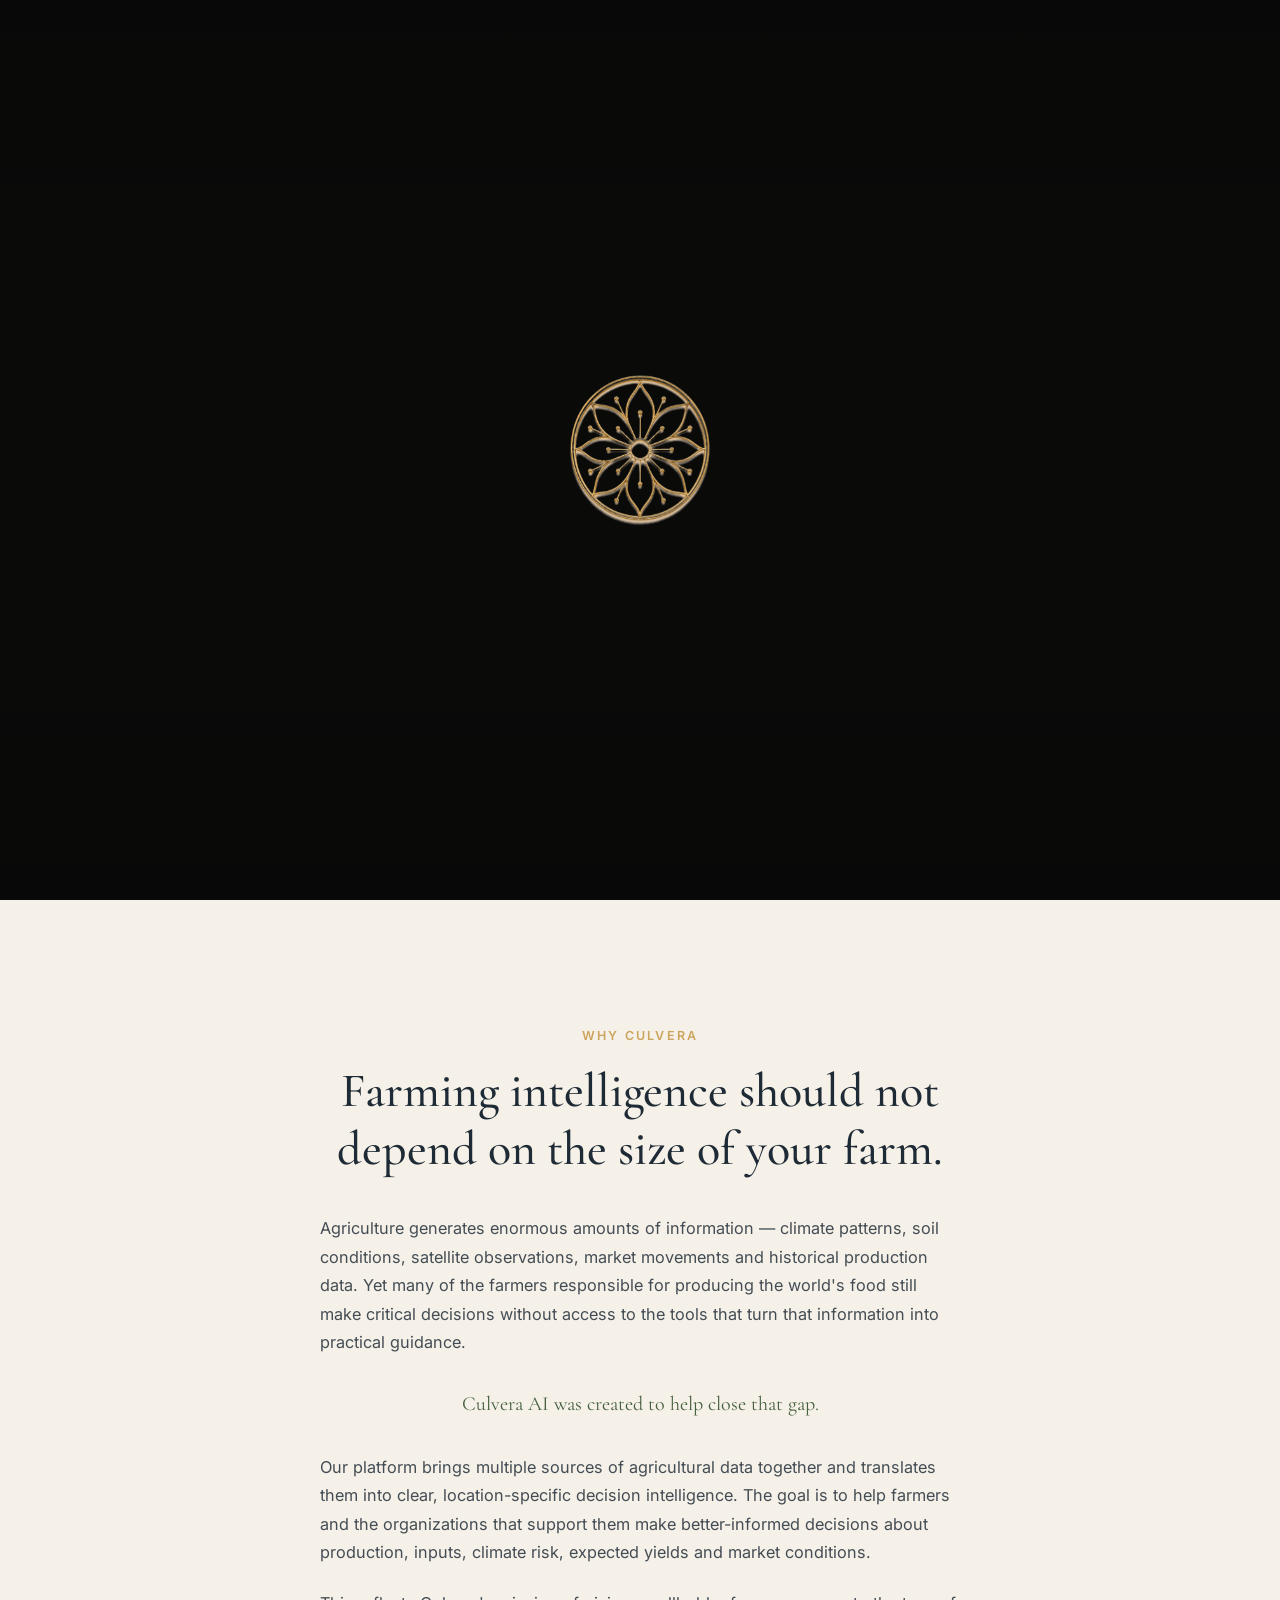
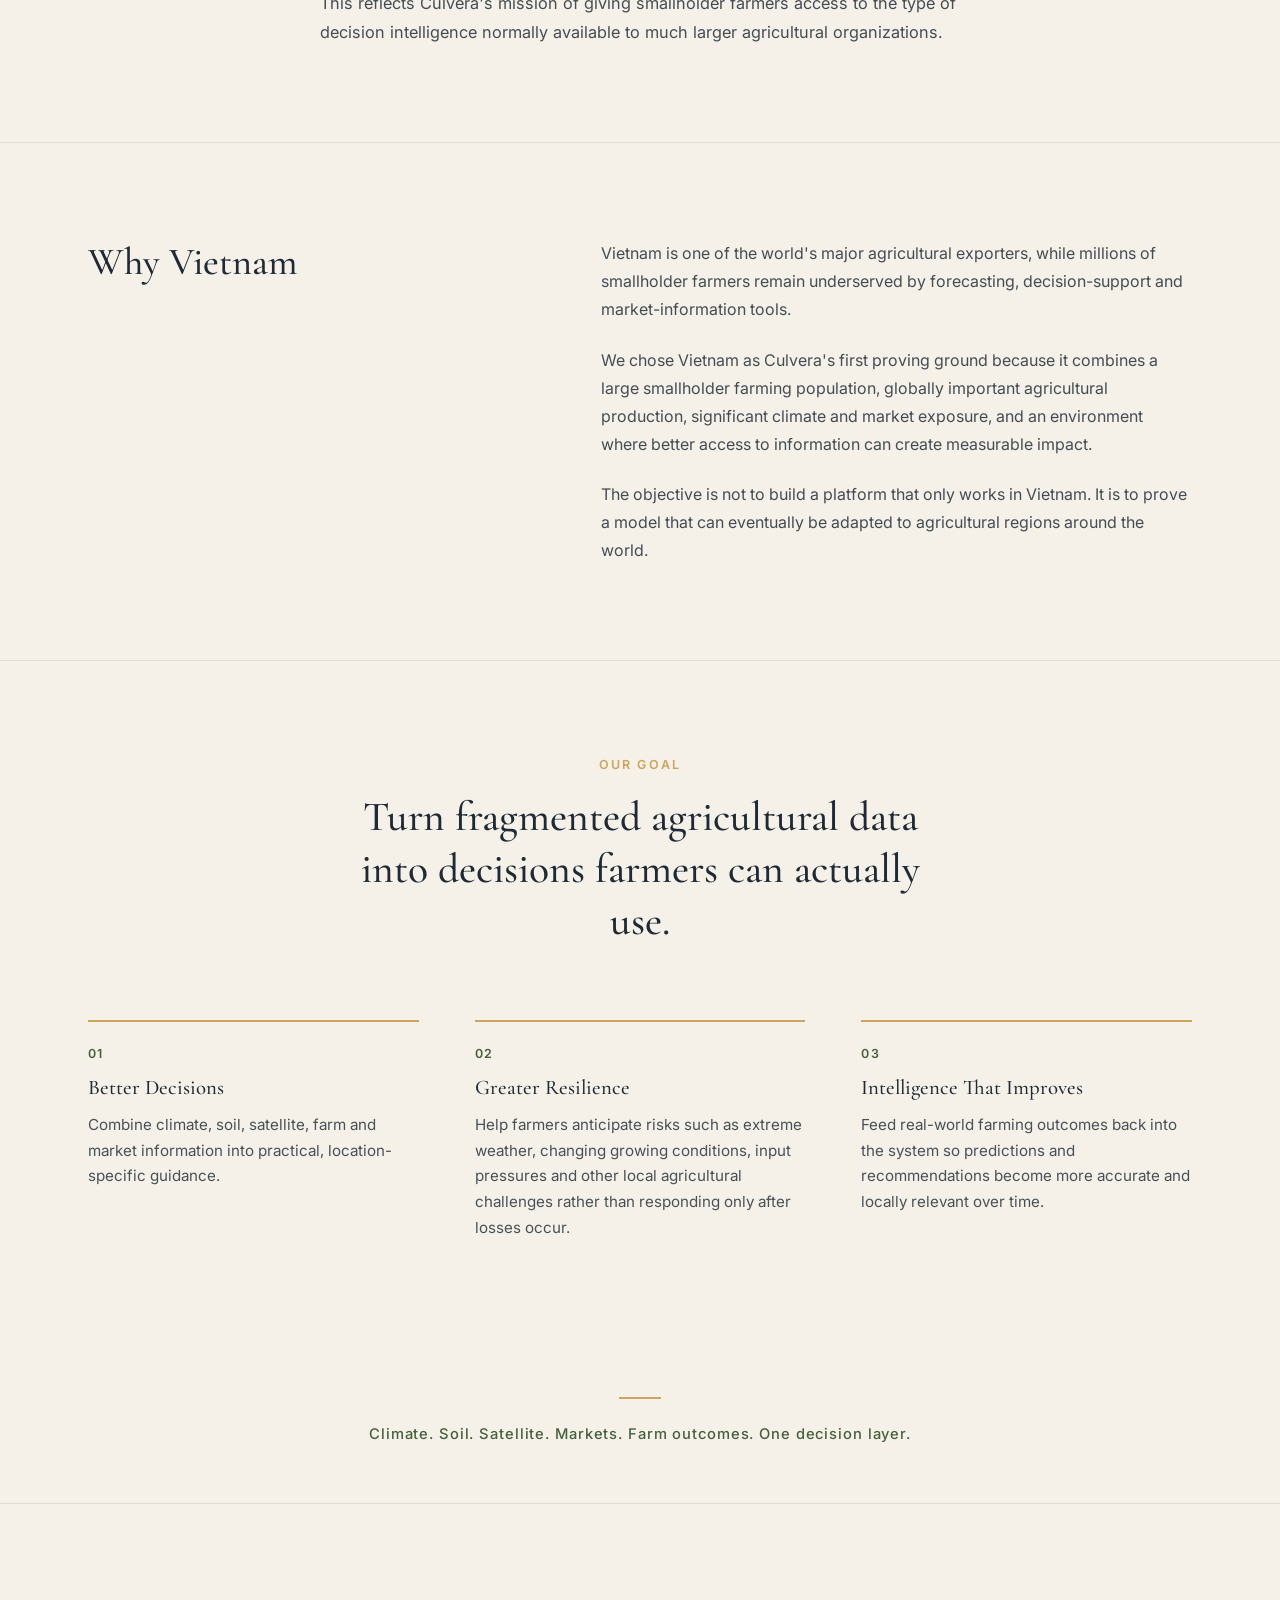
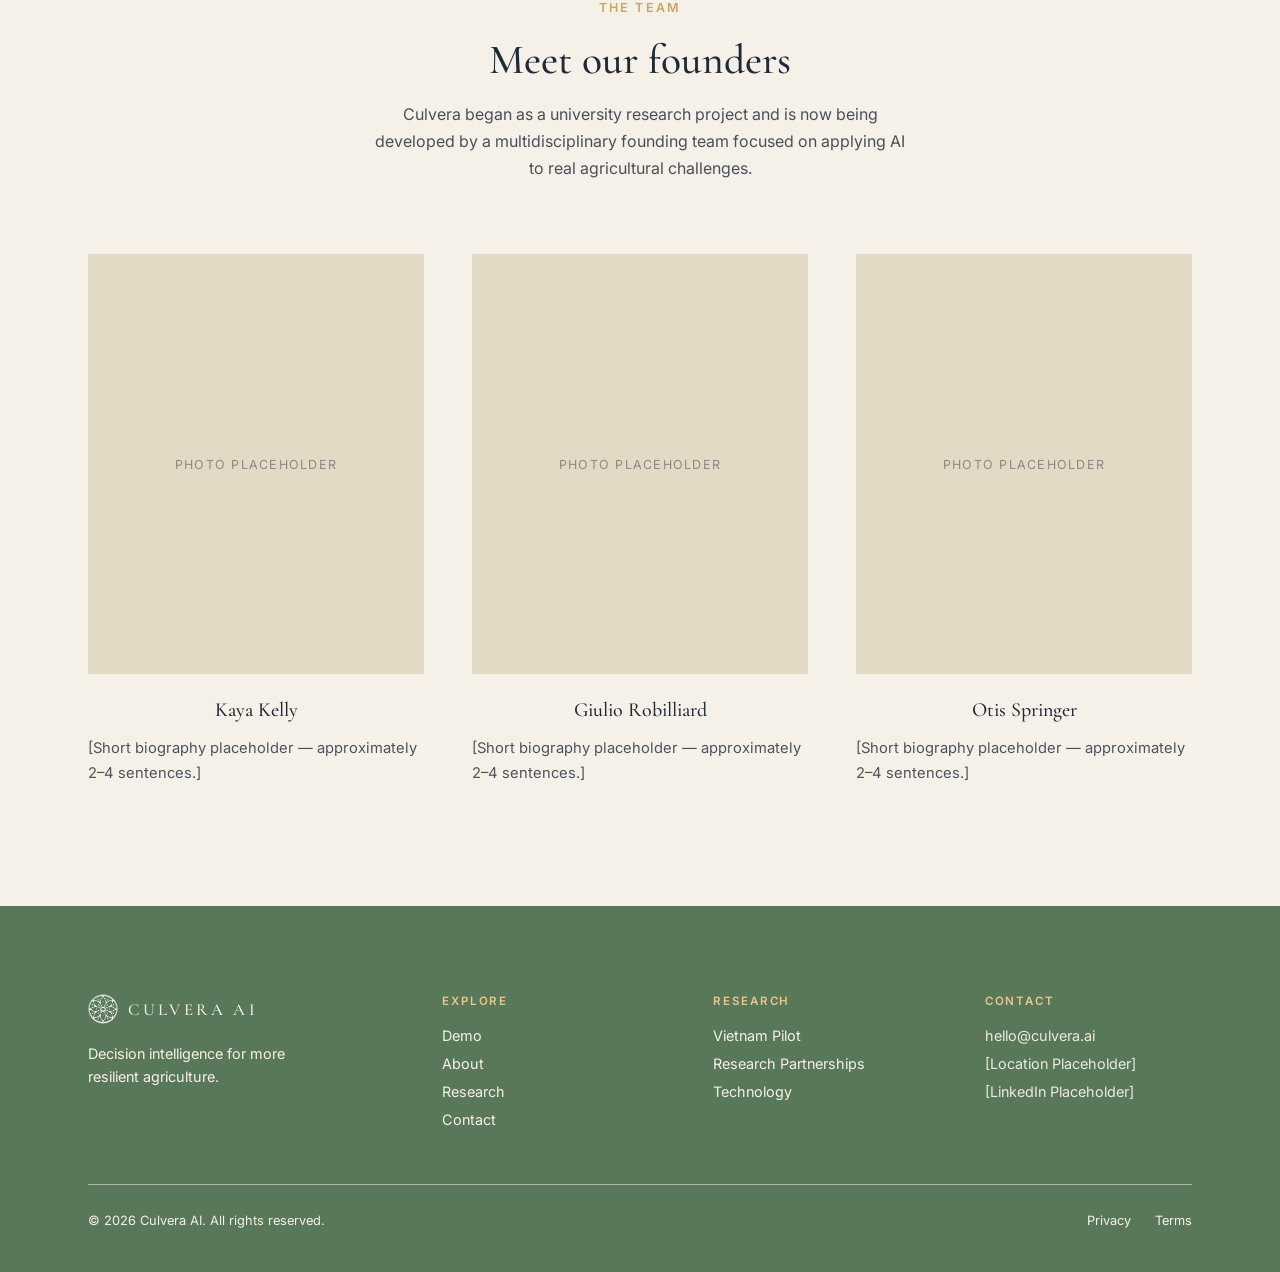
==== index.html @ 6334f4b2 "Initial commit: Culvera AI marketing site Co-Authored-By: Claude Sonnet 5 <noreply@anthropic.com>" ====
<!DOCTYPE html>
<html lang="en">
<head>
  <meta charset="UTF-8" />
  <meta name="viewport" content="width=device-width, initial-scale=1.0" />
  <title>Culvera AI — Farming Intelligence For Everyone</title>
  <meta
    name="description"
    content="Culvera AI gives Vietnamese smallholder farmers the same decision intelligence multinational agribusinesses use to plan entire supply chains."
  />

  <link rel="preconnect" href="https://fonts.googleapis.com" />
  <link rel="preconnect" href="https://fonts.gstatic.com" crossorigin />
  <link
    href="https://fonts.googleapis.com/css2?family=Cormorant+Garamond:wght@500;600&family=Inter:wght@400;500;600&display=swap"
    rel="stylesheet"
  />

  <link rel="stylesheet" href="css/variables.css" />
  <link rel="stylesheet" href="css/base.css" />
  <link rel="stylesheet" href="css/hero.css" />
  <link rel="stylesheet" href="css/footer.css" />
  <link rel="stylesheet" href="css/about-sections.css" />
</head>
<body data-hero-stage="initial">

  <!-- ==================================================================
       Permanent site header — hidden until the intro reaches "header".
       Transparent background by design so the hero video shows through.
       ================================================================== -->
  <header class="site-header">
    <a class="site-header__brand" href="index.html">
      <img
        class="site-header__logo"
        src="assets/images/logo-white.png"
        alt=""
      />
      <span class="site-header__wordmark">CULVERA AI</span>
    </a>
    <nav class="site-header__nav" aria-label="Primary">
      <a href="#demo">DEMO</a>
      <a href="about.html">ABOUT</a>
      <a href="contact.html">CONTACT</a>
    </nav>
  </header>

  <main>
    <!-- ================================================================
         Hero
         ================================================================ -->
    <section class="hero" data-hero id="hero">
      <video
        class="hero__video"
        data-hero-video
        autoplay
        muted
        playsinline
        preload="auto"
      >
        <source src="assets/video/hero-banner.mp4" type="video/mp4" />
      </video>

      <div class="hero__scrim"></div>

      <div class="hero__centerstage">
        <img
          class="hero__logo"
          src="assets/images/logo-gold.png"
          alt=""
          aria-hidden="true"
        />
        <div class="hero__wordmark" aria-hidden="true">CULVERA AI</div>
      </div>

      <!-- Real, always-present heading for assistive tech / SEO — the
           animated wordmark above is purely decorative (aria-hidden). -->
      <h1 class="visually-hidden">Culvera AI — Farming Intelligence For Everyone</h1>
    </section>

    <!-- ================================================================
         Why Culvera — concise homepage introduction. Also the landing
         spot for the hero's first-play auto-scroll. Full content lives in
         js/data/site-content.js and is shared with the About page.
         ================================================================ -->
    <section data-why-culvera data-hero-scroll-target></section>

    <!-- Why Vietnam -->
    <section data-why-vietnam></section>

    <!-- Our Goal -->
    <section data-goals></section>

    <!-- Restrained one-line technology statement -->
    <section data-tech-statement></section>

    <!-- Meet our founders -->
    <section data-founders></section>
  </main>

  <footer id="site-footer"></footer>

  <script type="module" src="js/hero.js"></script>
  <script type="module" src="js/header-scroll-mode.js"></script>
  <script type="module" src="js/components/why-culvera.js"></script>
  <script type="module" src="js/components/why-vietnam.js"></script>
  <script type="module" src="js/components/goals-section.js"></script>
  <script type="module" src="js/components/tech-statement.js"></script>
  <script type="module" src="js/components/founder-grid.js"></script>
  <script type="module" src="js/footer.js"></script>
</body>
</html>
---- css/variables.css ----
/* ==========================================================================
   Culvera AI — Design Tokens & Animation Constants
   --------------------------------------------------------------------------
   Every colour, easing curve and timing value used by the hero/header intro
   lives here. Nothing below is hard-coded elsewhere — tweak a number in this
   file and the whole sequence retimes itself (hero.js reads these at runtime
   via getComputedStyle, so JS and CSS never fall out of sync).
   ========================================================================== */

:root {
  /* ---------- Brand palette ---------- */
  --color-gold: #cda45e;
  --color-gold-bright: #e8c88a;
  --color-white: #ffffff;
  --color-black: #0b0b0a;
  --color-ink: #14130f;

  /* Extended palette — footer, interior pages (contact, about, etc.) */
  --color-navy: #1e2a35;
  --color-navy-deep: #141c24;
  --color-field-green: #59785a;
  --color-field-green-deep: #46603f;
  --color-ivory: #f5f1e8;
  --color-ivory-dim: rgba(245, 241, 232, 0.55); /* decorative use only — never body text */
  --color-neutral-warm: #e3dac6; /* muted warm neutral — image/photo placeholders only */

  /* ---------- Typography ---------- */
  --font-wordmark: "Cormorant Garamond", "Times New Roman", serif;
  --font-nav: "Inter", -apple-system, "Helvetica Neue", Arial, sans-serif;
  --wordmark-tracking: 0.28em;
  --nav-tracking: 0.18em;

  /* ---------- Easing ----------
     Cinematic, non-bouncy curves only. */
  --ease-out-cinematic: cubic-bezier(0.22, 1, 0.36, 1);
  --ease-in-out-cinematic: cubic-bezier(0.65, 0, 0.35, 1);

  /* ---------- Hero intro timeline ----------
     Every phase below is expressed as a duration. hero.js sums these to
     schedule the sequence, so reordering/retiming the show only ever
     requires editing values here. */

  /* Phase 1 — centered gold logo.
     Three distinct, independently-tunable sizes rather than one scale plus
     a derived multiplier, so "how small it starts", "how big it sits while
     visible", and "how big it grows before dissolving" can each be tuned
     on their own: */
  --hero-logo-fade-in: 1400ms;
  --hero-logo-hold: 850ms;
  --hero-logo-fade-out: 900ms;
  --hero-logo-scale-from: 0.28; /* initial, near-invisible size */
  --hero-logo-scale-to: 0.8; /* size while fully visible / holding */
  --hero-logo-scale-exit: 1.1; /* continues growing into this as it fades out */

  /* Phase 2 — "CULVERA AI" wordmark, gold -> white */
  --hero-wordmark-fade-in: 1100ms;
  --hero-wordmark-color-shift: 1300ms;
  --hero-wordmark-hold: 750ms;
  --hero-wordmark-scale-from: 0.92;
  --hero-wordmark-scale-to: 1;

  /* Phase 3 — collapse into the permanent header */
  --hero-header-transition: 950ms;

  /* Misc */
  --hero-scrim-opacity: 0.28;
  --header-height: 88px;
  --auto-scroll-duration: 1100ms;
}

/* Reduced-motion overrides: same structural sequence, none of the scale/
   glow drama, no forced auto-scroll. hero.js also reads this media query
   directly for the auto-scroll / scale-transform behaviour it controls
   in JS rather than CSS. */
@media (prefers-reduced-motion: reduce) {
  :root {
    --hero-logo-fade-in: 500ms;
    --hero-logo-hold: 300ms;
    --hero-logo-fade-out: 400ms;
    --hero-logo-scale-from: 1;
    --hero-logo-scale-to: 1;
    --hero-logo-scale-exit: 1;

    --hero-wordmark-fade-in: 450ms;
    --hero-wordmark-color-shift: 500ms;
    --hero-wordmark-hold: 300ms;
    --hero-wordmark-scale-from: 1;
    --hero-wordmark-scale-to: 1;

    --hero-header-transition: 400ms;
  }
}
---- css/base.css ----
/* ==========================================================================
   Culvera AI — Base / Reset
   ========================================================================== */

*,
*::before,
*::after {
  box-sizing: border-box;
}

html,
body {
  margin: 0;
  padding: 0;
  width: 100%;
  overflow-x: hidden;
}

body {
  background: var(--color-black);
  color: var(--color-ink);
  font-family: var(--font-nav);
  -webkit-font-smoothing: antialiased;
  text-rendering: optimizeLegibility;
}

img {
  max-width: 100%;
  display: block;
}

a {
  color: inherit;
  text-decoration: none;
}

/* Visually-hidden but still available to assistive tech */
.visually-hidden {
  position: absolute;
  width: 1px;
  height: 1px;
  padding: 0;
  margin: -1px;
  overflow: hidden;
  clip: rect(0, 0, 0, 0);
  white-space: nowrap;
  border: 0;
}
---- css/hero.css ----
/* ==========================================================================
   Culvera AI — Hero / Header Intro
   --------------------------------------------------------------------------
   Visual states are driven entirely by a single attribute, [data-hero-stage],
   set on <body> by js/hero.js. Nothing here animates on its own timer — CSS
   only reacts to the current stage, so the whole show can be re-sequenced
   from hero.js without ever touching this file.

   Stages, in order:
     initial        -> nothing but video is visible
     logo           -> centered gold logo fades/scales in, then holds
     logo-out       -> logo fades out (continues a slight scale-up)
     wordmark-gold  -> "CULVERA AI" fades in, centered, in brand gold
     wordmark-white -> wordmark shifts colour from gold to white, then holds
     header         -> wordmark fades out; header brand + nav fade in
     done           -> resting state, identical visually to "header"
   ========================================================================== */

/* ---------------------------------------------------------------------- */
/* Hero section                                                            */
/* ---------------------------------------------------------------------- */

.hero {
  position: relative;
  width: 100%;
  height: 100vh;
  min-height: 100vh;
  overflow: hidden;
  background: var(--color-black);
}

.hero__video {
  position: absolute;
  inset: 0;
  width: 100%;
  height: 100%;
  object-fit: cover;
  object-position: center;
  z-index: 0;
}

/* Soft gradient so the centered wordmark / header stay legible over bright
   footage. Kept subtle — this is not meant to darken the video materially. */
.hero__scrim {
  position: absolute;
  inset: 0;
  z-index: 1;
  pointer-events: none;
  background: linear-gradient(
    to bottom,
    rgba(0, 0, 0, calc(var(--hero-scrim-opacity) * 0.9)) 0%,
    rgba(0, 0, 0, calc(var(--hero-scrim-opacity) * 0.35)) 28%,
    rgba(0, 0, 0, calc(var(--hero-scrim-opacity) * 0.35)) 72%,
    rgba(0, 0, 0, calc(var(--hero-scrim-opacity) * 0.9)) 100%
  );
}

/* ---------------------------------------------------------------------- */
/* Centerstage: logo + wordmark share one dead-center anchor point         */
/* ---------------------------------------------------------------------- */

.hero__centerstage {
  position: absolute;
  inset: 0;
  z-index: 2;
  display: flex;
  align-items: center;
  justify-content: center;
  pointer-events: none;
}

.hero__logo,
.hero__wordmark {
  position: absolute;
  top: 50%;
  left: 50%;
  will-change: opacity, transform;
}

.hero__logo {
  width: min(22vw, 180px);
  min-width: 96px;
  transform: translate(-50%, -50%) scale(var(--hero-logo-scale-from));
  opacity: 0;
  transition:
    opacity var(--hero-logo-fade-out) var(--ease-out-cinematic),
    transform var(--hero-logo-fade-out) var(--ease-out-cinematic);
}

body[data-hero-stage="logo"] .hero__logo {
  opacity: 1;
  transform: translate(-50%, -50%) scale(var(--hero-logo-scale-to));
  transition:
    opacity var(--hero-logo-fade-in) var(--ease-out-cinematic),
    transform var(--hero-logo-fade-in) var(--ease-out-cinematic);
}

/* logo-out and every stage after it: hidden, having drifted slightly larger */
body[data-hero-stage="logo-out"] .hero__logo,
body[data-hero-stage="wordmark-gold"] .hero__logo,
body[data-hero-stage="wordmark-white"] .hero__logo,
body[data-hero-stage="header"] .hero__logo,
body[data-hero-stage="done"] .hero__logo {
  opacity: 0;
  transform: translate(-50%, -50%) scale(var(--hero-logo-scale-exit));
}

.hero__wordmark {
  font-family: var(--font-wordmark);
  font-weight: 500;
  font-size: clamp(2.1rem, 5.5vw, 4.25rem);
  letter-spacing: var(--wordmark-tracking);
  white-space: nowrap;
  color: var(--color-gold);
  opacity: 0;
  transform: translate(-50%, -50%) scale(var(--hero-wordmark-scale-from));
  transition:
    opacity var(--hero-header-transition) var(--ease-out-cinematic),
    transform var(--hero-header-transition) var(--ease-out-cinematic),
    color var(--hero-wordmark-color-shift) var(--ease-in-out-cinematic);
}

body[data-hero-stage="wordmark-gold"] .hero__wordmark {
  opacity: 1;
  color: var(--color-gold);
  transform: translate(-50%, -50%) scale(var(--hero-wordmark-scale-to));
  transition:
    opacity var(--hero-wordmark-fade-in) var(--ease-out-cinematic),
    transform var(--hero-wordmark-fade-in) var(--ease-out-cinematic);
}

body[data-hero-stage="wordmark-white"] .hero__wordmark {
  opacity: 1;
  color: var(--color-white);
  transform: translate(-50%, -50%) scale(var(--hero-wordmark-scale-to));
  transition: color var(--hero-wordmark-color-shift) var(--ease-in-out-cinematic);
}

/* header / done: wordmark dissolves back out, mirroring the logo's exit */
body[data-hero-stage="header"] .hero__wordmark,
body[data-hero-stage="done"] .hero__wordmark {
  opacity: 0;
  color: var(--color-white);
  transform: translate(-50%, -50%) scale(calc(var(--hero-wordmark-scale-to) * 1.06));
  transition:
    opacity var(--hero-header-transition) var(--ease-out-cinematic),
    transform var(--hero-header-transition) var(--ease-out-cinematic);
}

/* ---------------------------------------------------------------------- */
/* Permanent header (brand mark + nav)                                     */
/* ---------------------------------------------------------------------- */

.site-header {
  position: fixed;
  top: 0;
  left: 0;
  right: 0;
  z-index: 10;
  height: var(--header-height);
  display: flex;
  align-items: center;
  justify-content: space-between;
  padding: 0 clamp(1.25rem, 4vw, 3rem);
  background: transparent;
  pointer-events: none;
}

.site-header__brand,
.site-header__nav {
  opacity: 0;
  transform: translateY(-8px);
  transition:
    opacity var(--hero-header-transition) var(--ease-out-cinematic),
    transform var(--hero-header-transition) var(--ease-out-cinematic);
}

body[data-hero-stage="header"] .site-header,
body[data-hero-stage="done"] .site-header {
  pointer-events: auto;
}

body[data-hero-stage="header"] .site-header__brand,
body[data-hero-stage="done"] .site-header__brand {
  opacity: 1;
  transform: translateY(0);
}

body[data-hero-stage="header"] .site-header__nav,
body[data-hero-stage="done"] .site-header__nav {
  opacity: 1;
  transform: translateY(0);
  transition-delay: 120ms; /* nav settles a beat after the brand mark */
}

.site-header__brand {
  display: flex;
  align-items: center;
  gap: 0.75rem;
  text-decoration: none;
  color: inherit;
  transition: opacity 220ms var(--ease-out-cinematic);
}

.site-header__brand:hover,
.site-header__brand:focus-visible {
  opacity: 0.85;
}

.site-header__logo {
  width: 34px;
  height: 34px;
}

.site-header__wordmark {
  font-family: var(--font-wordmark);
  font-weight: 500;
  font-size: 1.15rem;
  letter-spacing: 0.22em;
  color: var(--color-white);
  white-space: nowrap;
}

.site-header__nav {
  display: flex;
  align-items: center;
  gap: clamp(1.25rem, 3vw, 2.5rem);
}

.site-header__nav a {
  font-family: var(--font-nav);
  font-size: 0.78rem;
  font-weight: 500;
  letter-spacing: var(--nav-tracking);
  color: var(--color-white);
  opacity: 0.9;
  transition: opacity 220ms var(--ease-out-cinematic);
}

.site-header__nav a:hover,
.site-header__nav a:focus-visible {
  opacity: 1;
}

@media (max-width: 560px) {
  .site-header__wordmark {
    font-size: 0.95rem;
  }
  .site-header__nav {
    gap: 1rem;
  }
  .site-header__nav a {
    font-size: 0.68rem;
  }
}

/* Below ~480px there isn't room for brand + full nav on one line without
   crowding or wrapping mid-word — stack into two centered rows instead of
   shrinking type past legibility. */
@media (max-width: 480px) {
  .site-header {
    flex-wrap: wrap;
    justify-content: center;
    row-gap: 0.5rem;
    height: auto;
    padding-top: 0.85rem;
    padding-bottom: 0.85rem;
  }

  .site-header__brand {
    order: 1;
  }

  .site-header__nav {
    order: 2;
    width: 100%;
    justify-content: center;
  }
}
---- css/footer.css ----
/* ==========================================================================
   Culvera AI — Global Footer
   --------------------------------------------------------------------------
   Rendered by js/footer.js from js/footer-data.js into <footer id="site-footer">.
   Field Green background, Warm Ivory text, gold reserved for small accents
   and hover states only — restrained, editorial, not a generic SaaS footer.
   ========================================================================== */

.site-footer {
  background: var(--color-field-green);
  color: var(--color-ivory);
}

.site-footer__inner {
  max-width: 1200px;
  margin: 0 auto;
  padding: clamp(3.5rem, 7vw, 5.5rem) clamp(1.5rem, 4vw, 3rem) clamp(2rem, 4vw, 2.75rem);
}

.site-footer__top {
  display: grid;
  grid-template-columns: 1.4fr 1fr 1fr 1fr;
  gap: clamp(2.5rem, 5vw, 4rem);
}

/* ---------------------------------------------------------------------- */
/* Brand column                                                            */
/* ---------------------------------------------------------------------- */

.site-footer__brand {
  display: inline-flex;
  align-items: center;
  gap: 0.65rem;
  margin-bottom: 1.1rem;
}

.site-footer__logo {
  width: 30px;
  height: 30px;
}

.site-footer__wordmark {
  font-family: var(--font-wordmark);
  font-weight: 500;
  font-size: 1.05rem;
  letter-spacing: 0.2em;
  color: var(--color-ivory);
}

.site-footer__tagline {
  font-family: var(--font-nav);
  font-size: 0.9rem;
  line-height: 1.6;
  color: var(--color-ivory);
  max-width: 26ch;
  margin: 0;
}

/* ---------------------------------------------------------------------- */
/* Link columns                                                            */
/* ---------------------------------------------------------------------- */

.site-footer__heading {
  font-family: var(--font-nav);
  font-size: 0.72rem;
  font-weight: 600;
  letter-spacing: 0.16em;
  text-transform: uppercase;
  color: var(--color-gold-bright);
  margin: 0 0 1.15rem;
}

.site-footer__list {
  list-style: none;
  margin: 0;
  padding: 0;
  display: flex;
  flex-direction: column;
  gap: 0.7rem;
}

.site-footer__list a,
.site-footer__list li {
  font-family: var(--font-nav);
  font-size: 0.9rem;
  color: var(--color-ivory);
}

.site-footer__list a {
  transition: color 220ms var(--ease-out-cinematic);
}

.site-footer__list a:hover,
.site-footer__list a:focus-visible {
  color: var(--color-gold-bright);
}

.site-footer__col--contact .site-footer__list li {
  opacity: 0.95;
}

/* ---------------------------------------------------------------------- */
/* Divider + bottom bar                                                    */
/* ---------------------------------------------------------------------- */

.site-footer__divider {
  height: 1px;
  background: var(--color-ivory-dim);
  margin: clamp(2.5rem, 5vw, 3.5rem) 0 1.75rem;
}

.site-footer__bottom {
  display: flex;
  align-items: center;
  justify-content: space-between;
  gap: 1.5rem;
  flex-wrap: wrap;
}

.site-footer__copyright {
  font-family: var(--font-nav);
  font-size: 0.8rem;
  color: var(--color-ivory);
  margin: 0;
}

.site-footer__legal {
  display: flex;
  gap: 1.5rem;
}

.site-footer__legal a {
  font-family: var(--font-nav);
  font-size: 0.8rem;
  color: var(--color-ivory);
  transition: color 220ms var(--ease-out-cinematic);
}

.site-footer__legal a:hover,
.site-footer__legal a:focus-visible {
  color: var(--color-gold-bright);
}

/* ---------------------------------------------------------------------- */
/* Responsive                                                              */
/* ---------------------------------------------------------------------- */

@media (max-width: 900px) {
  .site-footer__top {
    grid-template-columns: 1fr 1fr;
    row-gap: 2.75rem;
  }
  .site-footer__col--brand {
    grid-column: 1 / -1;
  }
}

@media (max-width: 560px) {
  .site-footer__top {
    grid-template-columns: 1fr;
    row-gap: 2.5rem;
  }
  .site-footer__bottom {
    flex-direction: column;
    align-items: flex-start;
    gap: 1rem;
  }
}
---- css/about-sections.css ----
/* ==========================================================================
   Culvera AI — "About the company" sections
   --------------------------------------------------------------------------
   Shared by the homepage (directly below the hero) and the About page.
   Rendered by js/components/why-culvera.js, why-vietnam.js, goals-section.js,
   tech-statement.js and founder-grid.js from js/data/*.js.

   Warm Ivory throughout, Deep Navy for type, Field Green + Gold reserved
   for small accents. No cards, no gradients — rhythm comes from generous
   spacing, a consistent content width, and thin dividers between sections.
   ========================================================================== */

.why-culvera-section,
.why-vietnam-section,
.goals-section,
.tech-statement,
.founders-section {
  background: var(--color-ivory);
}

.section-inner {
  max-width: 1200px;
  margin: 0 auto;
  padding-left: clamp(1.5rem, 4vw, 3rem);
  padding-right: clamp(1.5rem, 4vw, 3rem);
}

.eyebrow {
  font-family: var(--font-nav);
  font-size: 0.78rem;
  font-weight: 600;
  letter-spacing: var(--nav-tracking);
  color: var(--color-gold);
  margin: 0 0 1.25rem;
}

/* ---------------------------------------------------------------------- */
/* Why Culvera — centered editorial intro                                  */
/* ---------------------------------------------------------------------- */

.why-culvera-section {
  padding: clamp(5rem, 10vw, 8rem) 0 clamp(4rem, 8vw, 6rem);
  text-align: center;
}

.why-culvera__inner {
  max-width: 46rem;
}

.why-culvera-section .eyebrow {
  text-align: center;
}

.why-culvera__heading {
  font-family: var(--font-wordmark);
  font-weight: 500;
  font-size: clamp(2rem, 4.5vw, 3rem);
  line-height: 1.2;
  color: var(--color-navy);
  margin: 0 0 2.25rem;
}

.why-culvera__body {
  display: grid;
  gap: 1.4rem;
  text-align: left;
}

.why-culvera__body p {
  font-family: var(--font-nav);
  font-size: 1.02rem;
  line-height: 1.75;
  color: var(--color-navy);
  opacity: 0.82;
  margin: 0;
}

/* Make Culvera's short standalone line ("...help close that gap.") read as
   its own beat rather than blending into the paragraph above/below it. */
.why-culvera__body p:nth-child(2) {
  font-family: var(--font-wordmark);
  font-size: 1.25rem;
  color: var(--color-field-green-deep);
  opacity: 1;
  text-align: center;
  margin: 0.5rem 0;
}

/* ---------------------------------------------------------------------- */
/* Why Vietnam — two columns, heading left / copy right                    */
/* ---------------------------------------------------------------------- */

.why-vietnam-section {
  padding: clamp(4rem, 8vw, 6rem) 0;
  border-top: 1px solid rgba(30, 42, 53, 0.1);
}

.why-vietnam__grid {
  display: grid;
  grid-template-columns: minmax(0, 0.85fr) minmax(0, 1.15fr);
  gap: clamp(2.5rem, 6vw, 5rem);
  align-items: start;
}

.why-vietnam__heading {
  font-family: var(--font-wordmark);
  font-weight: 500;
  font-size: clamp(1.8rem, 3.5vw, 2.4rem);
  color: var(--color-navy);
  margin: 0;
}

.why-vietnam__body {
  display: grid;
  gap: 1.4rem;
}

.why-vietnam__body p {
  font-family: var(--font-nav);
  font-size: 1rem;
  line-height: 1.75;
  color: var(--color-navy);
  opacity: 0.82;
  margin: 0;
  max-width: 42rem;
}

@media (max-width: 800px) {
  .why-vietnam__grid {
    grid-template-columns: 1fr;
    gap: 1.75rem;
  }
}

/* ---------------------------------------------------------------------- */
/* Our Goal                                                                 */
/* ---------------------------------------------------------------------- */

.goals-section {
  padding: clamp(4rem, 8vw, 6rem) 0;
  border-top: 1px solid rgba(30, 42, 53, 0.1);
}

.goals__intro {
  text-align: center;
  max-width: 42rem;
  margin-bottom: clamp(3rem, 6vw, 4.5rem);
}

.goals-section .eyebrow {
  text-align: center;
}

.goals__statement {
  font-family: var(--font-wordmark);
  font-weight: 500;
  font-size: clamp(1.9rem, 4vw, 2.6rem);
  line-height: 1.25;
  color: var(--color-navy);
  margin: 0;
}

.goals__grid {
  display: grid;
  grid-template-columns: repeat(3, minmax(0, 1fr));
  gap: clamp(2.5rem, 5vw, 3.5rem);
}

.goal {
  padding-top: 1.5rem;
  border-top: 2px solid var(--color-gold);
}

.goal__index {
  display: block;
  font-family: var(--font-nav);
  font-size: 0.78rem;
  font-weight: 600;
  letter-spacing: 0.12em;
  color: var(--color-field-green-deep);
  margin-bottom: 0.85rem;
}

.goal__title {
  font-family: var(--font-wordmark);
  font-weight: 500;
  font-size: 1.3rem;
  color: var(--color-navy);
  margin: 0 0 0.75rem;
}

.goal__body {
  font-family: var(--font-nav);
  font-size: 0.95rem;
  line-height: 1.7;
  color: var(--color-navy);
  opacity: 0.8;
  margin: 0;
}

@media (max-width: 800px) {
  .goals__grid {
    grid-template-columns: 1fr;
    gap: 2.5rem;
  }
}

/* ---------------------------------------------------------------------- */
/* Technology statement — one restrained line                              */
/* ---------------------------------------------------------------------- */

.tech-statement {
  padding: clamp(2.75rem, 5vw, 3.75rem) 0;
  text-align: center;
}

.tech-statement__text {
  position: relative;
  display: inline-block;
  font-family: var(--font-nav);
  font-size: 0.92rem;
  font-weight: 500;
  letter-spacing: 0.06em;
  color: var(--color-field-green-deep);
  margin: 0;
  padding-top: 1.75rem;
}

.tech-statement__text::before {
  content: "";
  position: absolute;
  top: 0;
  left: 50%;
  transform: translateX(-50%);
  width: 42px;
  height: 2px;
  background: var(--color-gold);
}

/* ---------------------------------------------------------------------- */
/* Meet our founders                                                        */
/* ---------------------------------------------------------------------- */

.founders-section {
  padding: clamp(4rem, 8vw, 6rem) 0 clamp(5rem, 10vw, 7.5rem);
  border-top: 1px solid rgba(30, 42, 53, 0.1);
}

.founders__intro {
  text-align: center;
  max-width: 40rem;
  margin: 0 auto clamp(3rem, 6vw, 4.5rem);
}

.founders-section .eyebrow {
  text-align: center;
}

.founders__heading {
  font-family: var(--font-wordmark);
  font-weight: 500;
  font-size: clamp(1.9rem, 4vw, 2.6rem);
  color: var(--color-navy);
  margin: 0 0 1rem;
}

.founders__lede {
  font-family: var(--font-nav);
  font-size: 1rem;
  line-height: 1.7;
  color: var(--color-navy);
  opacity: 0.8;
  margin: 0;
}

.founders__grid {
  max-width: 1200px;
  margin: 0 auto;
  padding: 0 clamp(1.5rem, 4vw, 3rem);
  display: grid;
  grid-template-columns: repeat(3, minmax(0, 1fr));
  gap: clamp(2.5rem, 4vw, 3rem);
}

.founder-card {
  display: flex;
  flex-direction: column;
}

.founder-card__photo {
  width: 100%;
  aspect-ratio: 4 / 5;
  object-fit: cover;
  border-radius: 2px;
  margin-bottom: 1.5rem;
}

.founder-card__photo--placeholder {
  display: flex;
  align-items: center;
  justify-content: center;
  background: var(--color-neutral-warm);
}

.founder-card__photo--placeholder span {
  font-family: var(--font-nav);
  font-size: 0.78rem;
  letter-spacing: 0.1em;
  text-transform: uppercase;
  color: rgba(30, 42, 53, 0.45);
}

.founder-card__name {
  font-family: var(--font-wordmark);
  font-weight: 500;
  font-size: 1.25rem;
  color: var(--color-navy);
  text-align: center;
  margin: 0 0 0.85rem;
}

.founder-card__bio {
  font-family: var(--font-nav);
  font-size: 0.92rem;
  line-height: 1.7;
  color: var(--color-navy);
  opacity: 0.78;
  text-align: left;
  margin: 0;
}

@media (max-width: 800px) {
  .founders__grid {
    grid-template-columns: 1fr;
    gap: 3rem;
    max-width: 26rem;
  }
}

/* ---------------------------------------------------------------------- */
/* About page — minimal editorial intro (reuses .contact-hero visual       */
/* language from css/contact.css, which about.html also links)             */
/* ---------------------------------------------------------------------- */

.about-hero {
  padding-top: clamp(4.5rem, 9vw, 7rem);
}

/* ---------------------------------------------------------------------- */
/* Homepage-only: header recolours once scrolled past the hero onto the    */
/* Warm Ivory content below (see js/header-scroll-mode.js). The header's   */
/* own visibility/opacity is still governed entirely by [data-hero-stage]  */
/* in hero.css — this only ever changes its colour scheme.                 */
/* ---------------------------------------------------------------------- */

body[data-header-mode="light"] .site-header {
  background: rgba(245, 241, 232, 0.92);
  backdrop-filter: blur(6px);
  border-bottom: 1px solid rgba(30, 42, 53, 0.08);
}

body[data-header-mode="light"] .site-header__wordmark {
  color: var(--color-navy);
}

body[data-header-mode="light"] .site-header__nav a {
  color: var(--color-navy);
}

body[data-header-mode="light"] .site-header__nav a:hover,
body[data-header-mode="light"] .site-header__nav a:focus-visible {
  color: var(--color-field-green-deep);
}
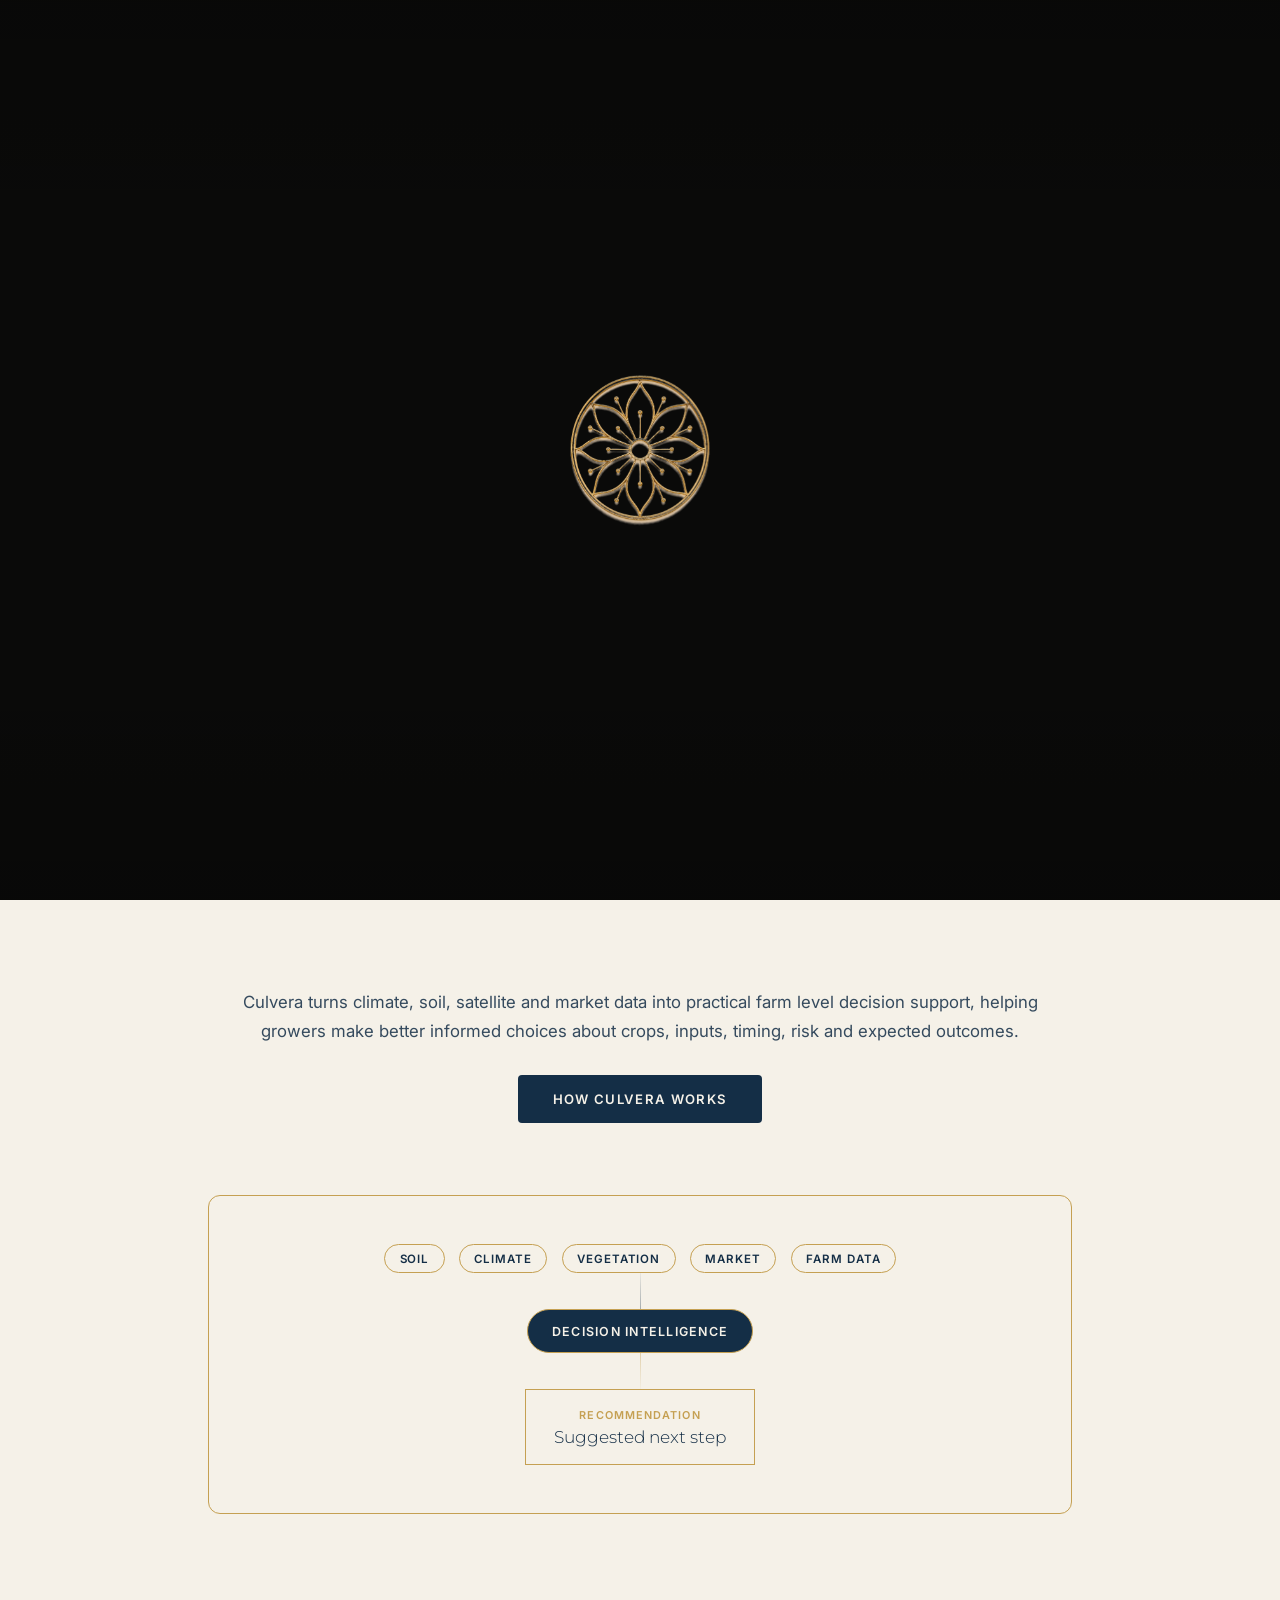
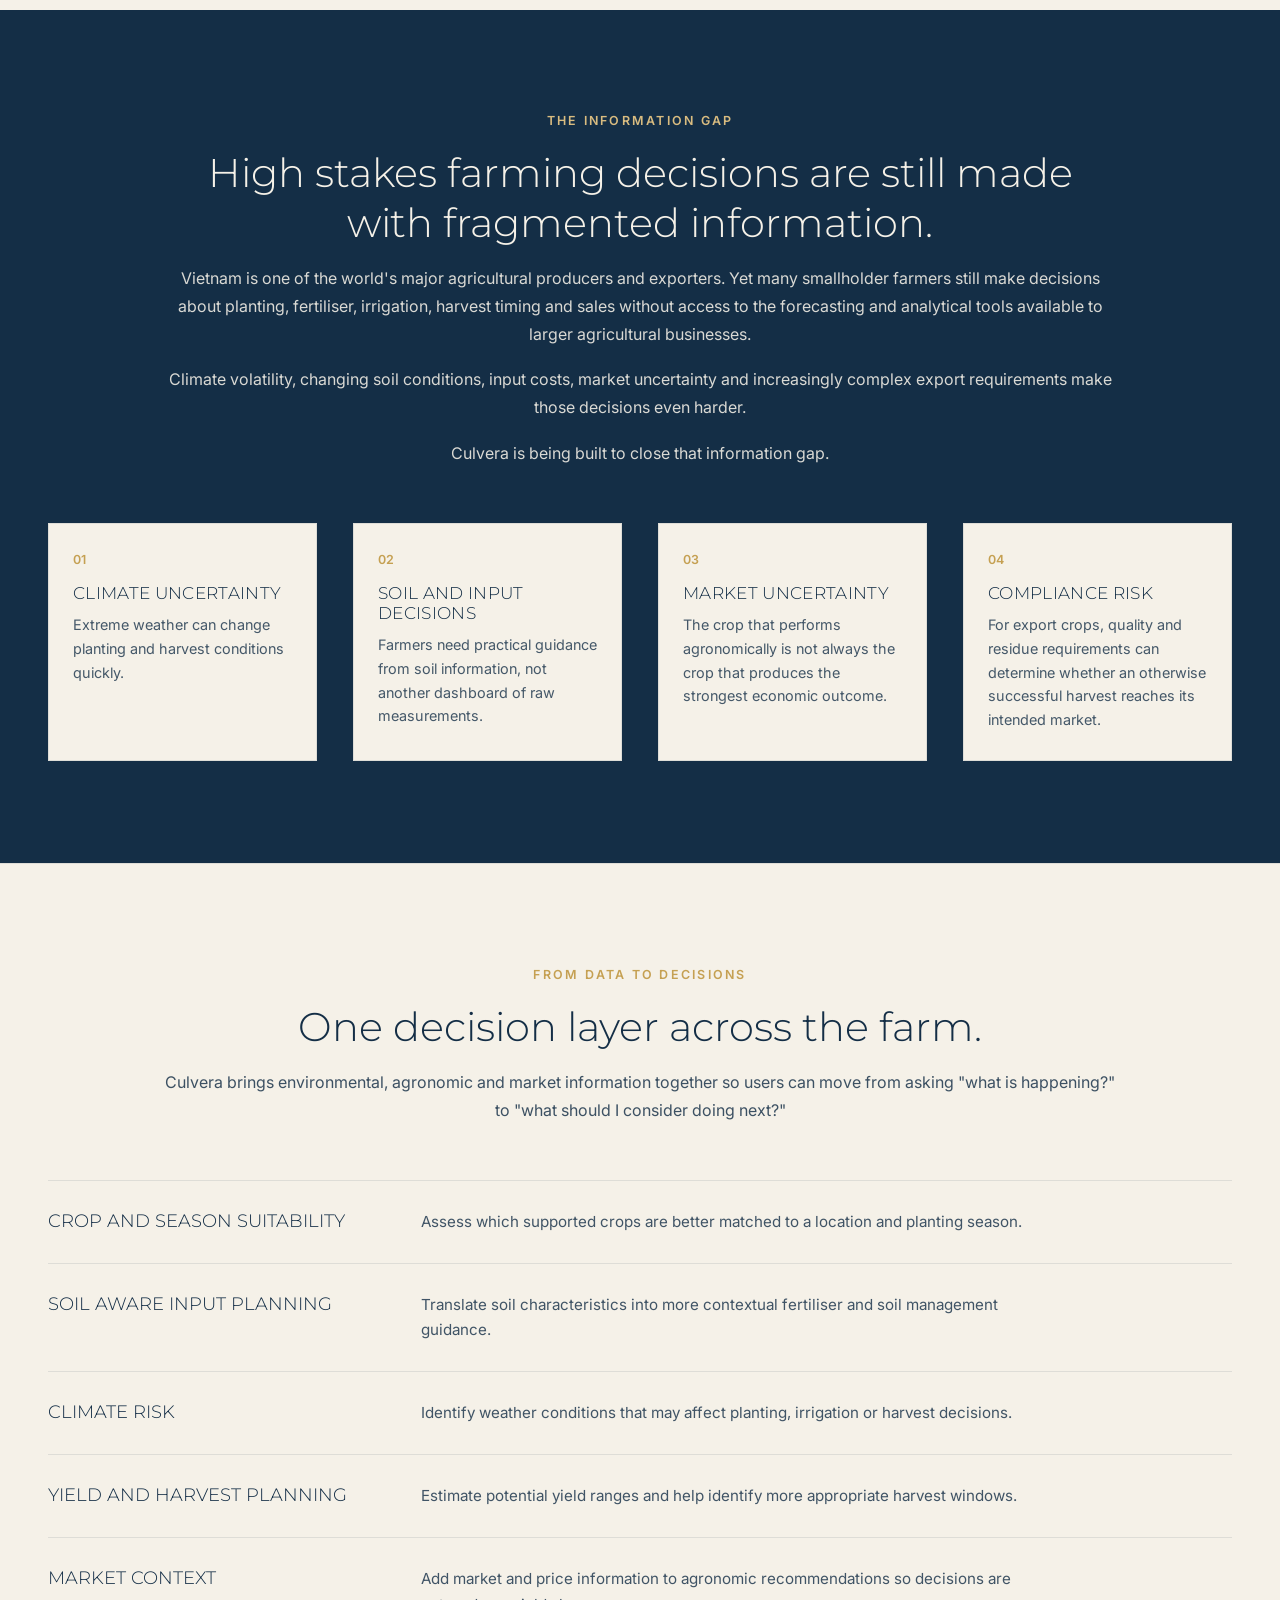
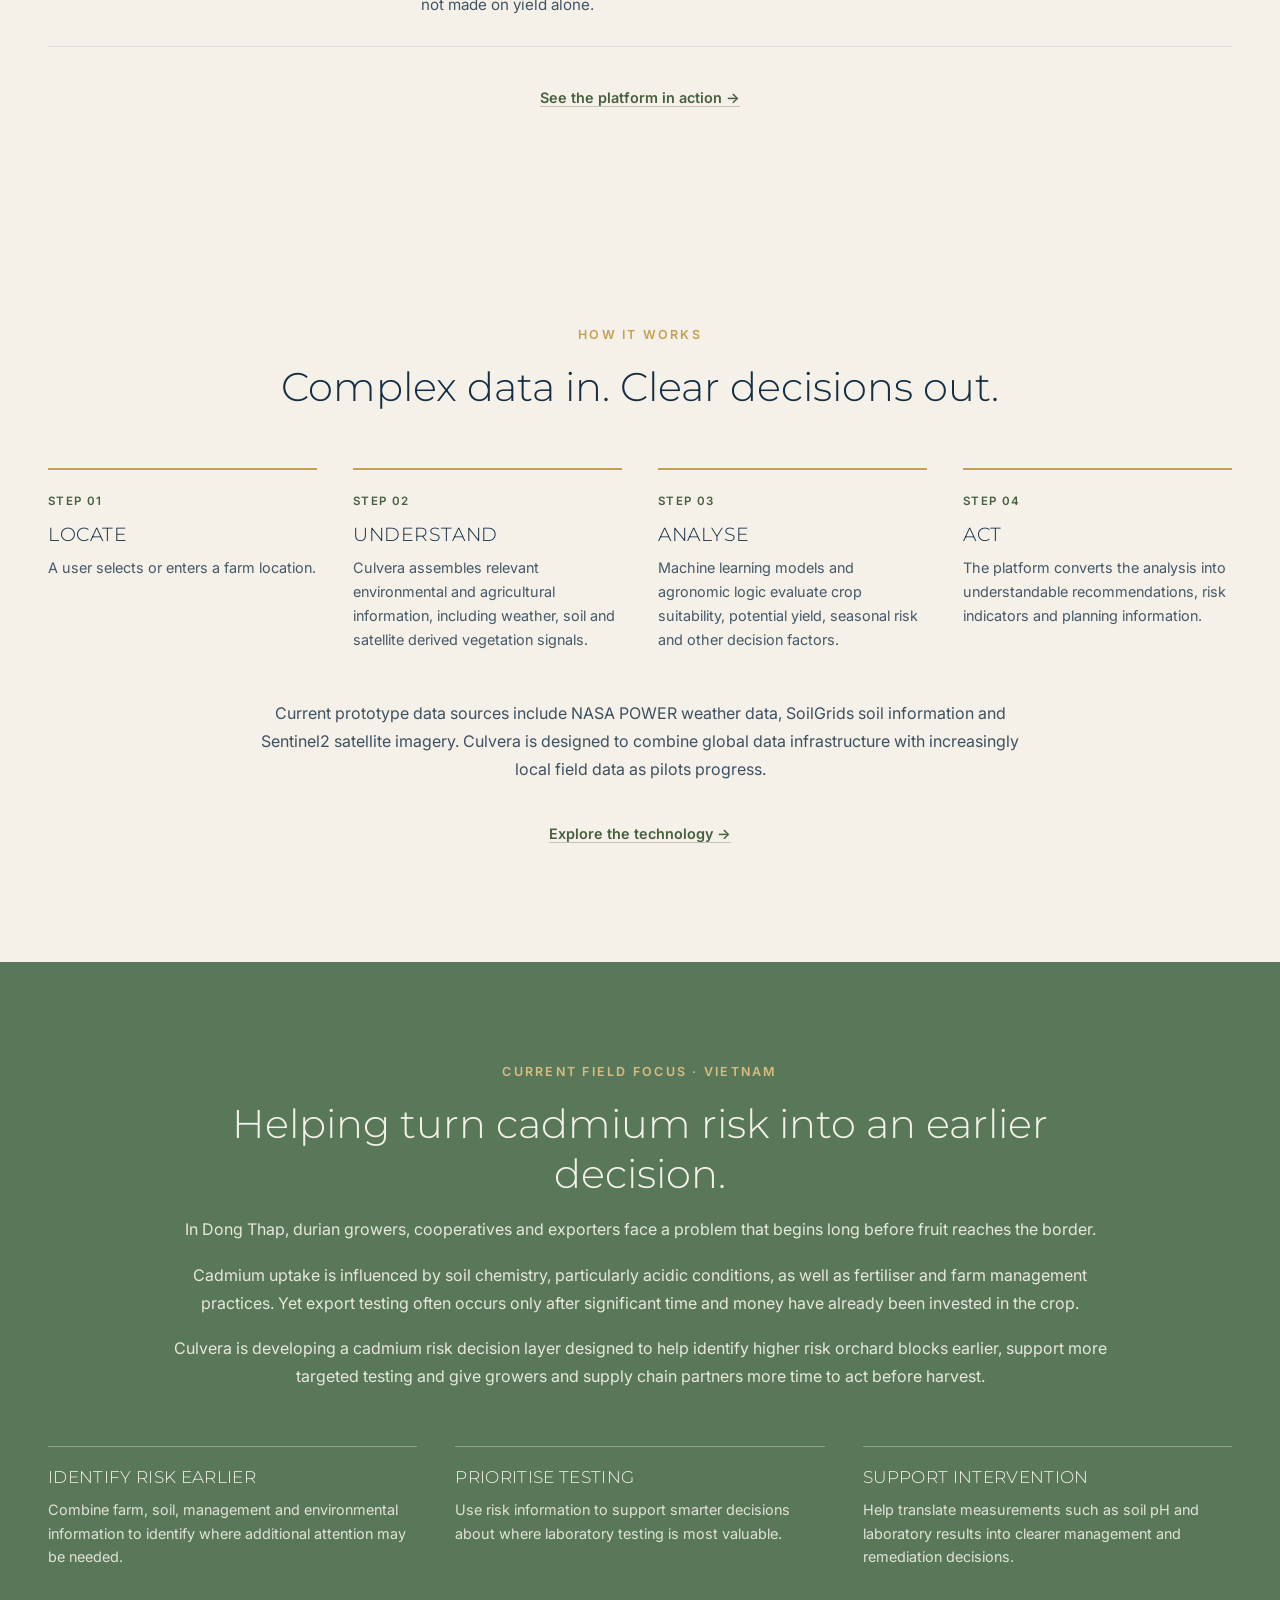
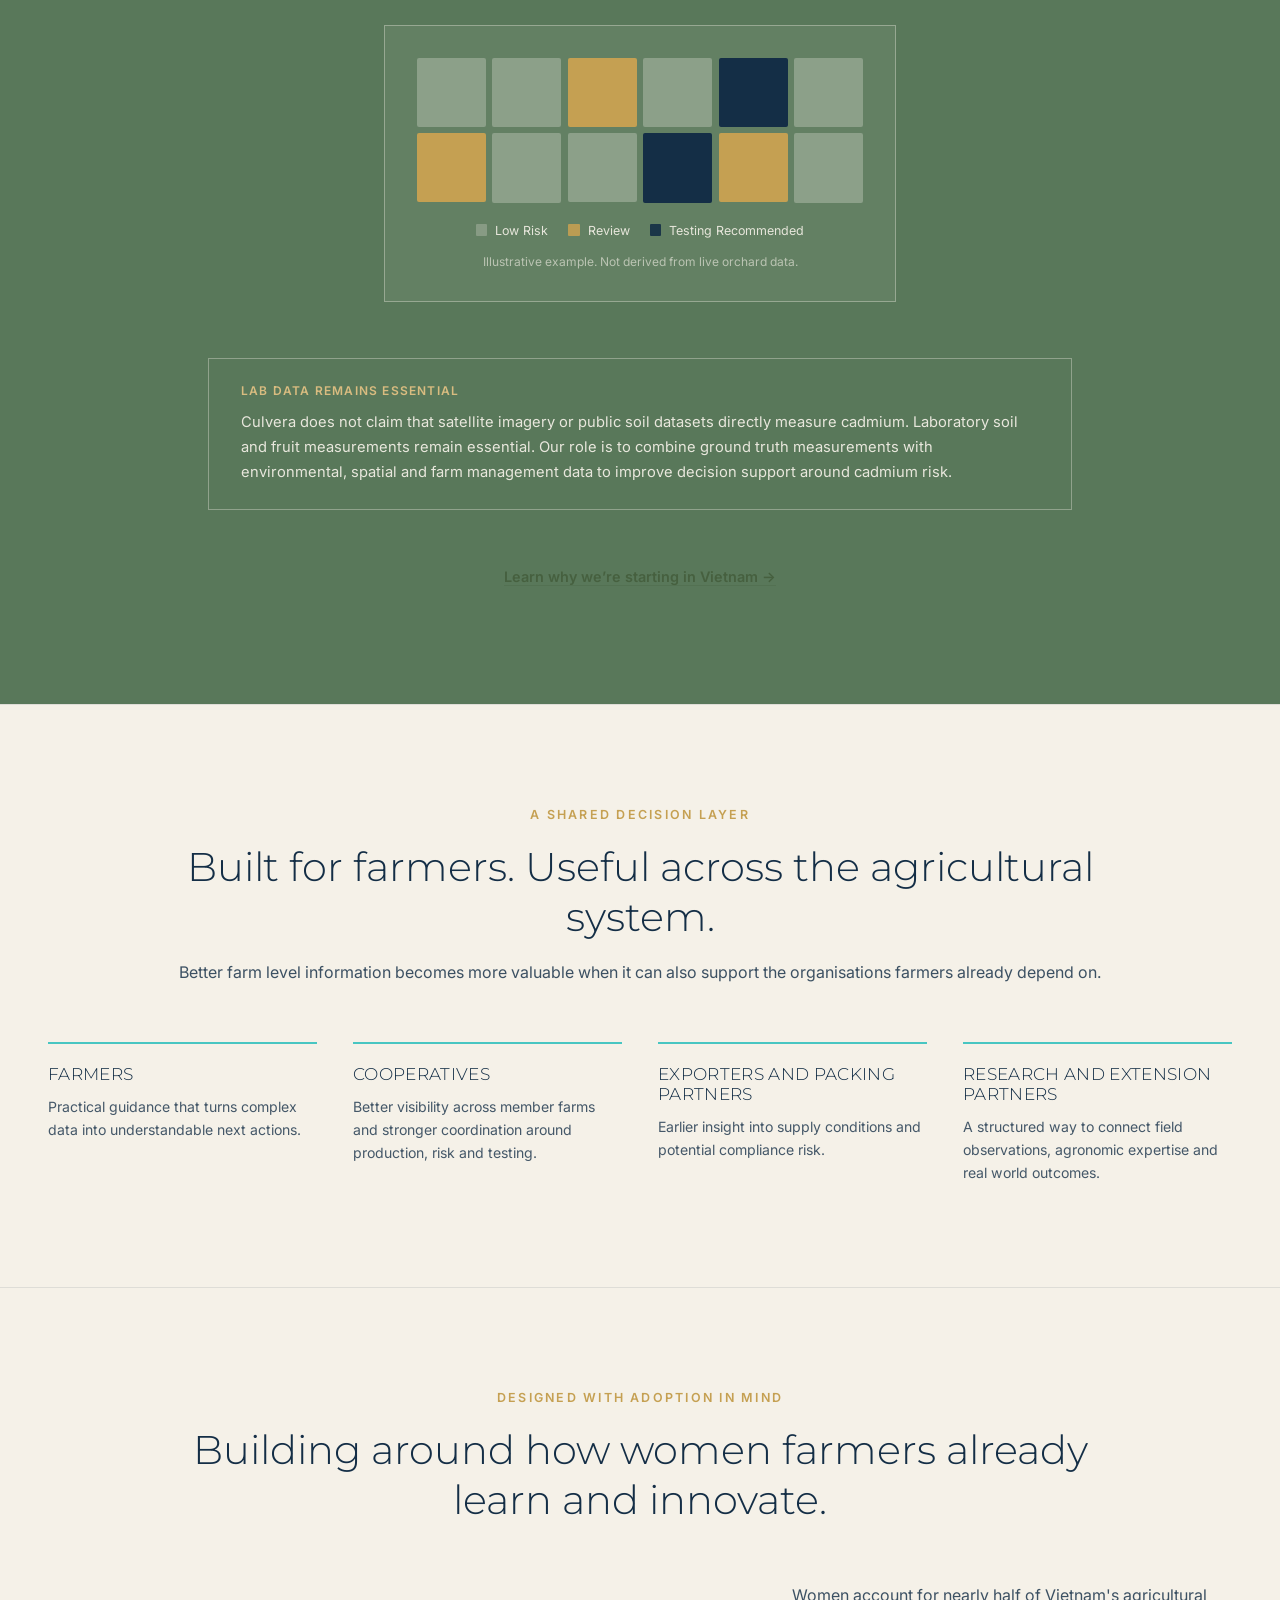
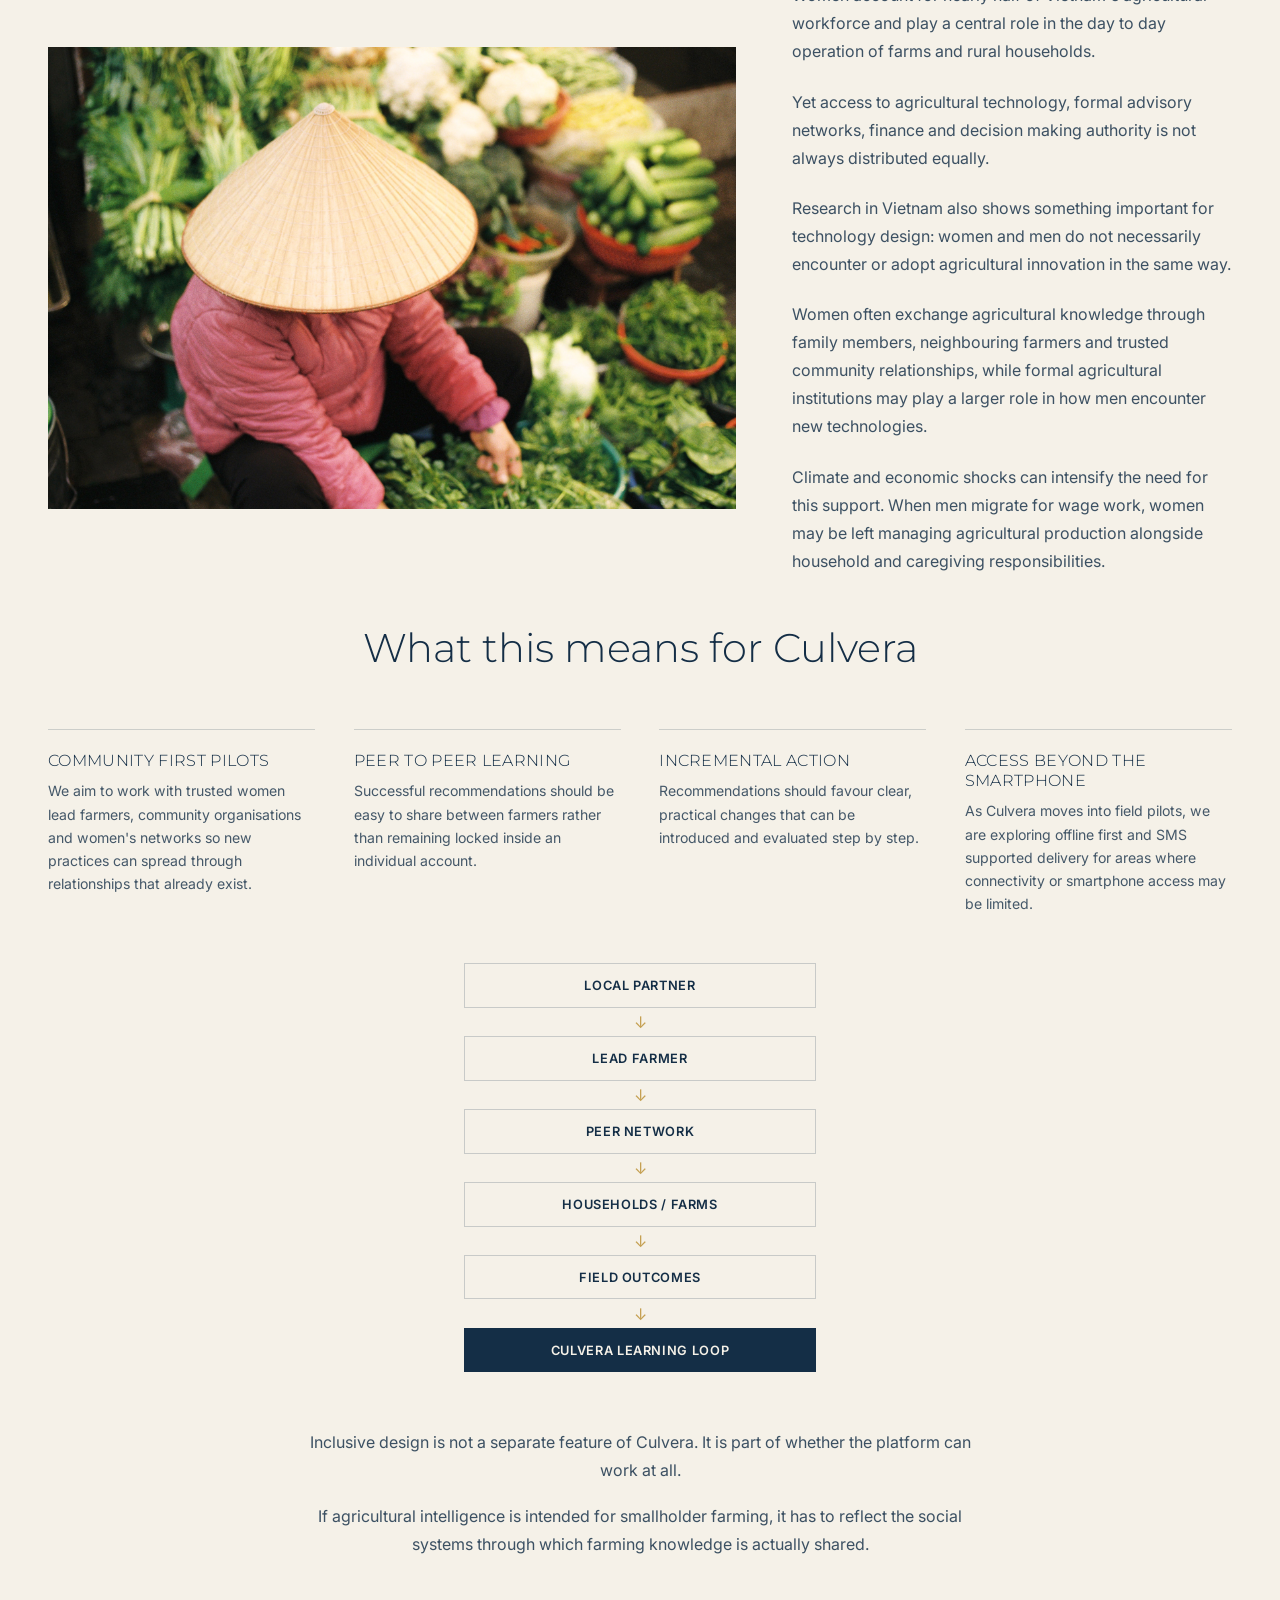
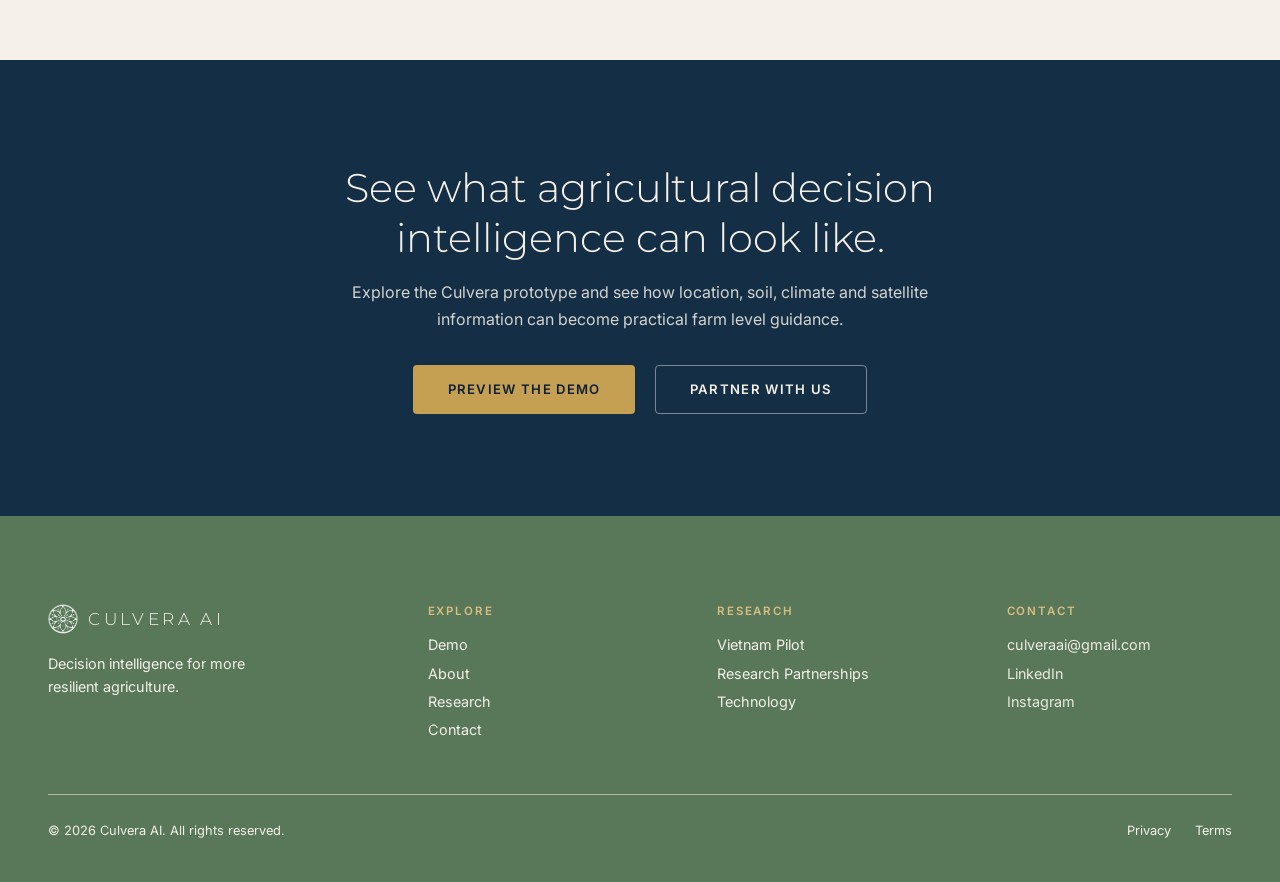
==== commit 1a63f13e: "culvera ai" ====
--- a/index.html
+++ b/index.html
@@ -3,16 +3,17 @@
 <head>
   <meta charset="UTF-8" />
   <meta name="viewport" content="width=device-width, initial-scale=1.0" />
-  <title>Culvera AI — Farming Intelligence For Everyone</title>
+  <title>Culvera AI | Agricultural Decision Intelligence</title>
   <meta
     name="description"
-    content="Culvera AI gives Vietnamese smallholder farmers the same decision intelligence multinational agribusinesses use to plan entire supply chains."
+    content="Culvera turns climate, soil, satellite and market data into practical farm level decision support, starting with smallholder agriculture in Vietnam."
   />
+  <link rel="canonical" href="index.html" />
 
   <link rel="preconnect" href="https://fonts.googleapis.com" />
   <link rel="preconnect" href="https://fonts.gstatic.com" crossorigin />
   <link
-    href="https://fonts.googleapis.com/css2?family=Cormorant+Garamond:wght@500;600&family=Inter:wght@400;500;600&display=swap"
+    href="https://fonts.googleapis.com/css2?family=Montserrat:wght@300;400;500&family=Inter:wght@400;500;600&display=swap"
     rel="stylesheet"
   />
 
@@ -21,6 +22,7 @@
   <link rel="stylesheet" href="css/hero.css" />
   <link rel="stylesheet" href="css/footer.css" />
   <link rel="stylesheet" href="css/about-sections.css" />
+  <link rel="stylesheet" href="css/site-sections.css" />
 </head>
 <body data-hero-stage="initial">
 
@@ -38,7 +40,7 @@
       <span class="site-header__wordmark">CULVERA AI</span>
     </a>
     <nav class="site-header__nav" aria-label="Primary">
-      <a href="#demo">DEMO</a>
+      <a href="demo.html">DEMO</a>
       <a href="about.html">ABOUT</a>
       <a href="contact.html">CONTACT</a>
     </nav>
@@ -70,42 +72,405 @@
           aria-hidden="true"
         />
         <div class="hero__wordmark" aria-hidden="true">CULVERA AI</div>
+        <p class="hero__tagline" aria-hidden="true">Farming intelligence for the decisions that matter.</p>
       </div>
 
       <!-- Real, always-present heading for assistive tech / SEO — the
            animated wordmark above is purely decorative (aria-hidden). -->
-      <h1 class="visually-hidden">Culvera AI — Farming Intelligence For Everyone</h1>
-    </section>
-
-    <!-- ================================================================
-         Why Culvera — concise homepage introduction. Also the landing
-         spot for the hero's first-play auto-scroll. Full content lives in
-         js/data/site-content.js and is shared with the About page.
-         ================================================================ -->
-    <section data-why-culvera data-hero-scroll-target></section>
-
-    <!-- Why Vietnam -->
-    <section data-why-vietnam></section>
-
-    <!-- Our Goal -->
-    <section data-goals></section>
-
-    <!-- Restrained one-line technology statement -->
-    <section data-tech-statement></section>
-
-    <!-- Meet our founders -->
-    <section data-founders></section>
+      <h1 class="visually-hidden">Culvera AI, farming intelligence for the decisions that matter</h1>
+    </section>
+
+    <!-- ================================================================
+         Hero support copy, sits below the video (not overlaid on it)
+         ================================================================ -->
+    <section class="hero-support" data-hero-scroll-target>
+      <div class="hero-support__inner">
+        <p class="hero-support__body">
+          Culvera turns climate, soil, satellite and market data into practical farm level
+          decision support, helping growers make better informed choices about crops,
+          inputs, timing, risk and expected outcomes.
+        </p>
+        <a class="button button--dark" href="#how-it-works">How Culvera Works</a>
+      </div>
+
+      <!-- Hero visualization: field/map outline with data layers converging
+           toward a single recommendation. Built directly in HTML/CSS below,
+           no image asset needed. -->
+      <div class="data-convergence" aria-hidden="true">
+        <div class="data-convergence__inputs">
+          <span class="data-convergence__tag">SOIL</span>
+          <span class="data-convergence__tag">CLIMATE</span>
+          <span class="data-convergence__tag">VEGETATION</span>
+          <span class="data-convergence__tag">MARKET</span>
+          <span class="data-convergence__tag">FARM DATA</span>
+        </div>
+        <div class="data-convergence__lines"></div>
+        <div class="data-convergence__core">DECISION INTELLIGENCE</div>
+        <div class="data-convergence__lines data-convergence__lines--out"></div>
+        <div class="data-convergence__card">
+          <span class="data-convergence__card-label">RECOMMENDATION</span>
+          <span class="data-convergence__card-title">Suggested next step</span>
+        </div>
+      </div>
+    </section>
+
+    <!-- ================================================================
+         Section 2 — The Problem
+         ================================================================ -->
+    <section class="site-section site-section--navy" aria-labelledby="problem-heading">
+      <div class="site-section__intro site-section__intro--center section-inner">
+        <p class="eyebrow">THE INFORMATION GAP</p>
+        <h2 class="site-section__heading" id="problem-heading">
+          High stakes farming decisions are still made with fragmented information.
+        </h2>
+        <p class="site-section__body">
+          Vietnam is one of the world's major agricultural producers and exporters. Yet many
+          smallholder farmers still make decisions about planting, fertiliser, irrigation,
+          harvest timing and sales without access to the forecasting and analytical tools
+          available to larger agricultural businesses.
+        </p>
+        <p class="site-section__body">
+          Climate volatility, changing soil conditions, input costs, market uncertainty and
+          increasingly complex export requirements make those decisions even harder.
+        </p>
+        <p class="site-section__body">Culvera is being built to close that information gap.</p>
+      </div>
+
+      <div class="problem-grid">
+        <div class="problem-card">
+          <span class="problem-card__index">01</span>
+          <h3 class="problem-card__title">CLIMATE UNCERTAINTY</h3>
+          <p class="problem-card__body">Extreme weather can change planting and harvest conditions quickly.</p>
+        </div>
+        <div class="problem-card">
+          <span class="problem-card__index">02</span>
+          <h3 class="problem-card__title">SOIL AND INPUT DECISIONS</h3>
+          <p class="problem-card__body">Farmers need practical guidance from soil information, not another dashboard of raw measurements.</p>
+        </div>
+        <div class="problem-card">
+          <span class="problem-card__index">03</span>
+          <h3 class="problem-card__title">MARKET UNCERTAINTY</h3>
+          <p class="problem-card__body">The crop that performs agronomically is not always the crop that produces the strongest economic outcome.</p>
+        </div>
+        <div class="problem-card">
+          <span class="problem-card__index">04</span>
+          <h3 class="problem-card__title">COMPLIANCE RISK</h3>
+          <p class="problem-card__body">For export crops, quality and residue requirements can determine whether an otherwise successful harvest reaches its intended market.</p>
+        </div>
+      </div>
+    </section>
+
+    <!-- ================================================================
+         Section 3 — What Culvera Does
+         ================================================================ -->
+    <section class="site-section site-section--divider site-section--band-light" aria-labelledby="what-heading">
+      <div class="site-section__intro site-section__intro--center section-inner">
+        <p class="eyebrow">FROM DATA TO DECISIONS</p>
+        <h2 class="site-section__heading" id="what-heading">One decision layer across the farm.</h2>
+        <p class="site-section__body">
+          Culvera brings environmental, agronomic and market information together so users
+          can move from asking "what is happening?" to "what should I consider doing next?"
+        </p>
+      </div>
+
+      <div class="capability-list">
+        <div class="capability">
+          <h3 class="capability__title">CROP AND SEASON SUITABILITY</h3>
+          <p class="capability__body">Assess which supported crops are better matched to a location and planting season.</p>
+        </div>
+        <div class="capability">
+          <h3 class="capability__title">SOIL AWARE INPUT PLANNING</h3>
+          <p class="capability__body">Translate soil characteristics into more contextual fertiliser and soil management guidance.</p>
+        </div>
+        <div class="capability">
+          <h3 class="capability__title">CLIMATE RISK</h3>
+          <p class="capability__body">Identify weather conditions that may affect planting, irrigation or harvest decisions.</p>
+        </div>
+        <div class="capability">
+          <h3 class="capability__title">YIELD AND HARVEST PLANNING</h3>
+          <p class="capability__body">Estimate potential yield ranges and help identify more appropriate harvest windows.</p>
+        </div>
+        <div class="capability">
+          <h3 class="capability__title">MARKET CONTEXT</h3>
+          <p class="capability__body">Add market and price information to agronomic recommendations so decisions are not made on yield alone.</p>
+        </div>
+      </div>
+
+      <p class="site-section__cta">
+        <a class="site-section__link" href="demo.html">See the platform in action &rarr;</a>
+      </p>
+    </section>
+
+    <!-- ================================================================
+         Section 4 — How Culvera Works
+         ================================================================ -->
+    <section class="site-section" id="how-it-works" aria-labelledby="how-it-works-heading">
+      <div class="site-section__intro site-section__intro--center section-inner">
+        <p class="eyebrow">HOW IT WORKS</p>
+        <h2 class="site-section__heading" id="how-it-works-heading">Complex data in. Clear decisions out.</h2>
+      </div>
+
+      <div class="step-pipeline">
+        <div class="step">
+          <span class="step__index">STEP 01</span>
+          <h3 class="step__title">LOCATE</h3>
+          <p class="step__body">A user selects or enters a farm location.</p>
+        </div>
+        <div class="step">
+          <span class="step__index">STEP 02</span>
+          <h3 class="step__title">UNDERSTAND</h3>
+          <p class="step__body">Culvera assembles relevant environmental and agricultural information, including weather, soil and satellite derived vegetation signals.</p>
+        </div>
+        <div class="step">
+          <span class="step__index">STEP 03</span>
+          <h3 class="step__title">ANALYSE</h3>
+          <p class="step__body">Machine learning models and agronomic logic evaluate crop suitability, potential yield, seasonal risk and other decision factors.</p>
+        </div>
+        <div class="step">
+          <span class="step__index">STEP 04</span>
+          <h3 class="step__title">ACT</h3>
+          <p class="step__body">The platform converts the analysis into understandable recommendations, risk indicators and planning information.</p>
+        </div>
+      </div>
+
+      <div class="section-inner site-section__followup">
+        <p class="site-section__body">
+          Current prototype data sources include NASA POWER weather data, SoilGrids soil
+          information and Sentinel2 satellite imagery. Culvera is designed to combine global
+          data infrastructure with increasingly local field data as pilots progress.
+        </p>
+        <p class="site-section__cta">
+          <a class="site-section__link" href="demo.html">Explore the technology &rarr;</a>
+        </p>
+      </div>
+    </section>
+
+    <!-- ================================================================
+         Section 5 — Current Field Focus (Vietnam / cadmium)
+         ================================================================ -->
+    <section class="site-section field-focus" aria-labelledby="field-focus-heading">
+      <div class="site-section__intro site-section__intro--center section-inner">
+        <p class="eyebrow">CURRENT FIELD FOCUS &middot; VIETNAM</p>
+        <h2 class="site-section__heading" id="field-focus-heading">Helping turn cadmium risk into an earlier decision.</h2>
+        <p class="site-section__body">
+          In Dong Thap, durian growers, cooperatives and exporters face a problem that begins
+          long before fruit reaches the border.
+        </p>
+        <p class="site-section__body">
+          Cadmium uptake is influenced by soil chemistry, particularly acidic conditions, as
+          well as fertiliser and farm management practices. Yet export testing often occurs
+          only after significant time and money have already been invested in the crop.
+        </p>
+        <p class="site-section__body">
+          Culvera is developing a cadmium risk decision layer designed to help identify
+          higher risk orchard blocks earlier, support more targeted testing and give growers
+          and supply chain partners more time to act before harvest.
+        </p>
+      </div>
+
+      <div class="field-focus__columns">
+        <div class="field-focus__column">
+          <h3 class="field-focus__column-title">IDENTIFY RISK EARLIER</h3>
+          <p class="field-focus__column-body">Combine farm, soil, management and environmental information to identify where additional attention may be needed.</p>
+        </div>
+        <div class="field-focus__column">
+          <h3 class="field-focus__column-title">PRIORITISE TESTING</h3>
+          <p class="field-focus__column-body">Use risk information to support smarter decisions about where laboratory testing is most valuable.</p>
+        </div>
+        <div class="field-focus__column">
+          <h3 class="field-focus__column-title">SUPPORT INTERVENTION</h3>
+          <p class="field-focus__column-body">Help translate measurements such as soil pH and laboratory results into clearer management and remediation decisions.</p>
+        </div>
+      </div>
+
+      <!-- Abstract orchard block risk map, not a photograph and not a real
+           measurement, purely illustrative. -->
+      <div class="risk-map" role="img" aria-label="Illustrative map of orchard blocks colour coded as low risk, review, or testing recommended">
+        <div class="risk-map__grid">
+          <div class="risk-map__block risk-map__block--low"></div>
+          <div class="risk-map__block risk-map__block--low"></div>
+          <div class="risk-map__block risk-map__block--review"></div>
+          <div class="risk-map__block risk-map__block--low"></div>
+          <div class="risk-map__block risk-map__block--test"></div>
+          <div class="risk-map__block risk-map__block--low"></div>
+          <div class="risk-map__block risk-map__block--review"></div>
+          <div class="risk-map__block risk-map__block--low"></div>
+          <div class="risk-map__block risk-map__block--low"></div>
+          <div class="risk-map__block risk-map__block--test"></div>
+          <div class="risk-map__block risk-map__block--review"></div>
+          <div class="risk-map__block risk-map__block--low"></div>
+        </div>
+        <div class="risk-map__legend">
+          <span class="risk-map__legend-item"><span class="risk-map__legend-swatch risk-map__legend-swatch--low"></span>Low Risk</span>
+          <span class="risk-map__legend-item"><span class="risk-map__legend-swatch risk-map__legend-swatch--review"></span>Review</span>
+          <span class="risk-map__legend-item"><span class="risk-map__legend-swatch risk-map__legend-swatch--test"></span>Testing Recommended</span>
+        </div>
+        <p class="risk-map__caption">Illustrative example. Not derived from live orchard data.</p>
+      </div>
+
+      <div class="field-focus__callout">
+        <p class="field-focus__callout-title">LAB DATA REMAINS ESSENTIAL</p>
+        <p class="field-focus__callout-body">
+          Culvera does not claim that satellite imagery or public soil datasets directly
+          measure cadmium. Laboratory soil and fruit measurements remain essential. Our role
+          is to combine ground truth measurements with environmental, spatial and farm
+          management data to improve decision support around cadmium risk.
+        </p>
+      </div>
+
+      <p class="site-section__cta">
+        <a class="site-section__link site-section__link--gold" href="about.html">Learn why we&rsquo;re starting in Vietnam &rarr;</a>
+      </p>
+    </section>
+
+    <!-- ================================================================
+         Section 6 — Built for more than one user
+         ================================================================ -->
+    <section class="site-section site-section--divider" aria-labelledby="audience-heading">
+      <div class="site-section__intro site-section__intro--center section-inner">
+        <p class="eyebrow">A SHARED DECISION LAYER</p>
+        <h2 class="site-section__heading" id="audience-heading">Built for farmers. Useful across the agricultural system.</h2>
+        <p class="site-section__body">
+          Better farm level information becomes more valuable when it can also support the
+          organisations farmers already depend on.
+        </p>
+      </div>
+
+      <div class="audience-grid">
+        <div class="audience-card">
+          <h3 class="audience-card__title">FARMERS</h3>
+          <p class="audience-card__body">Practical guidance that turns complex data into understandable next actions.</p>
+        </div>
+        <div class="audience-card">
+          <h3 class="audience-card__title">COOPERATIVES</h3>
+          <p class="audience-card__body">Better visibility across member farms and stronger coordination around production, risk and testing.</p>
+        </div>
+        <div class="audience-card">
+          <h3 class="audience-card__title">EXPORTERS AND PACKING PARTNERS</h3>
+          <p class="audience-card__body">Earlier insight into supply conditions and potential compliance risk.</p>
+        </div>
+        <div class="audience-card">
+          <h3 class="audience-card__title">RESEARCH AND EXTENSION PARTNERS</h3>
+          <p class="audience-card__body">A structured way to connect field observations, agronomic expertise and real world outcomes.</p>
+        </div>
+      </div>
+    </section>
+
+    <!-- ================================================================
+         Section 7 — Women in Agriculture (moved here from the About page)
+         ================================================================ -->
+    <section class="site-section site-section--divider" id="women-in-agriculture" aria-labelledby="women-heading">
+      <div class="site-section__intro site-section__intro--center section-inner">
+        <p class="eyebrow">DESIGNED WITH ADOPTION IN MIND</p>
+        <h2 class="site-section__heading" id="women-heading">Building around how women farmers already learn and innovate.</h2>
+      </div>
+
+      <div class="section-inner">
+        <div class="photo-text-grid photo-text-grid--gentle-crop">
+          <figure class="photo-text-grid__media">
+            <img src="assets/images/photography/market-vendor.jpg" alt="A vendor sorting fresh vegetables at a Vietnamese market" />
+          </figure>
+          <div class="photo-text-grid__body">
+        <p class="site-section__body">
+          Women account for nearly half of Vietnam's agricultural workforce and play a
+          central role in the day to day operation of farms and rural households.
+        </p>
+        <p class="site-section__body">
+          Yet access to agricultural technology, formal advisory networks, finance and
+          decision making authority is not always distributed equally.
+        </p>
+        <p class="site-section__body">
+          Research in Vietnam also shows something important for technology design: women
+          and men do not necessarily encounter or adopt agricultural innovation in the same
+          way.
+        </p>
+        <p class="site-section__body">
+          Women often exchange agricultural knowledge through family members, neighbouring
+          farmers and trusted community relationships, while formal agricultural institutions
+          may play a larger role in how men encounter new technologies.
+        </p>
+        <p class="site-section__body">
+          Climate and economic shocks can intensify the need for this support. When men
+          migrate for wage work, women may be left managing agricultural production
+          alongside household and caregiving responsibilities.
+        </p>
+          </div>
+        </div>
+      </div>
+
+      <div class="section-inner site-section__intro site-section__intro--center" style="margin-top: 3rem; max-width: none;">
+        <h3 class="site-section__heading site-section__subheading">What this means for Culvera</h3>
+      </div>
+
+      <div class="principle-grid" style="margin-bottom: 3rem;">
+        <div class="principle-card">
+          <h3 class="principle-card__title">COMMUNITY FIRST PILOTS</h3>
+          <p class="principle-card__body">We aim to work with trusted women lead farmers, community organisations and women's networks so new practices can spread through relationships that already exist.</p>
+        </div>
+        <div class="principle-card">
+          <h3 class="principle-card__title">PEER TO PEER LEARNING</h3>
+          <p class="principle-card__body">Successful recommendations should be easy to share between farmers rather than remaining locked inside an individual account.</p>
+        </div>
+        <div class="principle-card">
+          <h3 class="principle-card__title">INCREMENTAL ACTION</h3>
+          <p class="principle-card__body">Recommendations should favour clear, practical changes that can be introduced and evaluated step by step.</p>
+        </div>
+        <div class="principle-card">
+          <h3 class="principle-card__title">ACCESS BEYOND THE SMARTPHONE</h3>
+          <p class="principle-card__body">As Culvera moves into field pilots, we are exploring offline first and SMS supported delivery for areas where connectivity or smartphone access may be limited.</p>
+        </div>
+      </div>
+
+      <!-- Network diagram: information flowing from a local partner through
+           to Culvera's own learning loop. Built directly in HTML/CSS. -->
+      <div class="network-diagram" role="img" aria-label="Diagram showing information flowing from local partner to lead farmer to peer network to households and farms to field outcomes and back into the Culvera learning loop">
+        <div class="network-diagram__node">LOCAL PARTNER</div>
+        <span class="network-diagram__arrow">&darr;</span>
+        <div class="network-diagram__node">LEAD FARMER</div>
+        <span class="network-diagram__arrow">&darr;</span>
+        <div class="network-diagram__node">PEER NETWORK</div>
+        <span class="network-diagram__arrow">&darr;</span>
+        <div class="network-diagram__node">HOUSEHOLDS / FARMS</div>
+        <span class="network-diagram__arrow">&darr;</span>
+        <div class="network-diagram__node">FIELD OUTCOMES</div>
+        <span class="network-diagram__arrow">&darr;</span>
+        <div class="network-diagram__node network-diagram__node--final">CULVERA LEARNING LOOP</div>
+      </div>
+
+      <div class="section-inner site-section__prose site-section__prose--tight">
+        <p class="site-section__body">
+          Inclusive design is not a separate feature of Culvera. It is part of whether the
+          platform can work at all.
+        </p>
+        <p class="site-section__body">
+          If agricultural intelligence is intended for smallholder farming, it has to reflect
+          the social systems through which farming knowledge is actually shared.
+        </p>
+      </div>
+    </section>
+
+    <!-- ================================================================
+         Section 8 — Final CTA
+         ================================================================ -->
+    <section class="cta-band site-section">
+      <div class="cta-band__inner">
+        <h2 class="cta-band__heading">See what agricultural decision intelligence can look like.</h2>
+        <p class="cta-band__body">
+          Explore the Culvera prototype and see how location, soil, climate and satellite
+          information can become practical farm level guidance.
+        </p>
+        <div class="cta-band__actions">
+          <a class="button button--primary" href="demo.html">Preview the Demo</a>
+          <a class="button button--secondary" href="contact.html">Partner With Us</a>
+        </div>
+      </div>
+    </section>
   </main>
 
   <footer id="site-footer"></footer>
 
   <script type="module" src="js/hero.js"></script>
   <script type="module" src="js/header-scroll-mode.js"></script>
-  <script type="module" src="js/components/why-culvera.js"></script>
-  <script type="module" src="js/components/why-vietnam.js"></script>
-  <script type="module" src="js/components/goals-section.js"></script>
-  <script type="module" src="js/components/tech-statement.js"></script>
-  <script type="module" src="js/components/founder-grid.js"></script>
   <script type="module" src="js/footer.js"></script>
 </body>
 </html>
--- a/css/variables.css
+++ b/css/variables.css
@@ -9,23 +9,27 @@
 
 :root {
   /* ---------- Brand palette ---------- */
-  --color-gold: #cda45e;
-  --color-gold-bright: #e8c88a;
-  --color-white: #ffffff;
+  --color-gold: #c5a052;
+  --color-gold-bright: #d9bc80;
+  --color-turquoise: #48c6c2;
+  --color-sand: #ded5c4;
+  --color-charcoal: #263238;
   --color-black: #0b0b0a;
   --color-ink: #14130f;
 
   /* Extended palette — footer, interior pages (contact, about, etc.) */
-  --color-navy: #1e2a35;
-  --color-navy-deep: #141c24;
+  --color-navy: #142e46;
+  --color-navy-deep: #0e2033;
   --color-field-green: #59785a;
   --color-field-green-deep: #46603f;
   --color-ivory: #f5f1e8;
   --color-ivory-dim: rgba(245, 241, 232, 0.55); /* decorative use only — never body text */
   --color-neutral-warm: #e3dac6; /* muted warm neutral — image/photo placeholders only */
 
-  /* ---------- Typography ---------- */
-  --font-wordmark: "Cormorant Garamond", "Times New Roman", serif;
+  /* ---------- Typography ----------
+     Headings: Montserrat Light everywhere (brand wordmark included).
+     Body/nav/UI text: Inter. */
+  --font-heading: "Montserrat", -apple-system, "Helvetica Neue", Arial, sans-serif;
   --font-nav: "Inter", -apple-system, "Helvetica Neue", Arial, sans-serif;
   --wordmark-tracking: 0.28em;
   --nav-tracking: 0.18em;
@@ -59,6 +63,11 @@
   --hero-wordmark-scale-from: 0.92;
   --hero-wordmark-scale-to: 1;
 
+  /* Phase 2b — tagline ("Farming intelligence for the decisions that
+     matter."), same centered spot, fades in as the wordmark fades out */
+  --hero-tagline-fade-in: 1000ms;
+  --hero-tagline-hold: 900ms;
+
   /* Phase 3 — collapse into the permanent header */
   --hero-header-transition: 950ms;
 
@@ -87,6 +96,9 @@
     --hero-wordmark-scale-from: 1;
     --hero-wordmark-scale-to: 1;
 
+    --hero-tagline-fade-in: 400ms;
+    --hero-tagline-hold: 300ms;
+
     --hero-header-transition: 400ms;
   }
 }
--- a/css/hero.css
+++ b/css/hero.css
@@ -12,7 +12,8 @@
      logo-out       -> logo fades out (continues a slight scale-up)
      wordmark-gold  -> "CULVERA AI" fades in, centered, in brand gold
      wordmark-white -> wordmark shifts colour from gold to white, then holds
-     header         -> wordmark fades out; header brand + nav fade in
+     tagline        -> wordmark fades out; the tagline fades in, centered
+     header         -> tagline fades out; header brand + nav fade in
      done           -> resting state, identical visually to "header"
    ========================================================================== */
 
@@ -70,7 +71,8 @@
 }
 
 .hero__logo,
-.hero__wordmark {
+.hero__wordmark,
+.hero__tagline {
   position: absolute;
   top: 50%;
   left: 50%;
@@ -106,8 +108,8 @@
 }
 
 .hero__wordmark {
-  font-family: var(--font-wordmark);
-  font-weight: 500;
+  font-family: var(--font-heading);
+  font-weight: 300;
   font-size: clamp(2.1rem, 5.5vw, 4.25rem);
   letter-spacing: var(--wordmark-tracking);
   white-space: nowrap;
@@ -131,20 +133,48 @@
 
 body[data-hero-stage="wordmark-white"] .hero__wordmark {
   opacity: 1;
-  color: var(--color-white);
+  color: var(--color-ivory);
   transform: translate(-50%, -50%) scale(var(--hero-wordmark-scale-to));
   transition: color var(--hero-wordmark-color-shift) var(--ease-in-out-cinematic);
 }
 
-/* header / done: wordmark dissolves back out, mirroring the logo's exit */
+/* tagline and every stage after it: wordmark dissolves back out, mirroring
+   the logo's exit */
+body[data-hero-stage="tagline"] .hero__wordmark,
 body[data-hero-stage="header"] .hero__wordmark,
 body[data-hero-stage="done"] .hero__wordmark {
   opacity: 0;
-  color: var(--color-white);
+  color: var(--color-ivory);
   transform: translate(-50%, -50%) scale(calc(var(--hero-wordmark-scale-to) * 1.06));
+  transition:
+    opacity var(--hero-tagline-fade-in) var(--ease-out-cinematic),
+    transform var(--hero-tagline-fade-in) var(--ease-out-cinematic);
+}
+
+/* The tagline shares the wordmark's exact centered spot and fades in as
+   the wordmark fades out. */
+.hero__tagline {
+  font-family: var(--font-heading);
+  font-weight: 300;
+  font-size: clamp(1.2rem, 3vw, 1.9rem);
+  line-height: 1.35;
+  letter-spacing: 0.01em;
+  color: var(--color-ivory);
+  text-align: center;
+  max-width: min(90vw, 40rem);
+  opacity: 0;
+  transform: translate(-50%, -50%) scale(0.97);
   transition:
     opacity var(--hero-header-transition) var(--ease-out-cinematic),
     transform var(--hero-header-transition) var(--ease-out-cinematic);
+}
+
+body[data-hero-stage="tagline"] .hero__tagline {
+  opacity: 1;
+  transform: translate(-50%, -50%) scale(1);
+  transition:
+    opacity var(--hero-tagline-fade-in) var(--ease-out-cinematic),
+    transform var(--hero-tagline-fade-in) var(--ease-out-cinematic);
 }
 
 /* ---------------------------------------------------------------------- */
@@ -213,11 +243,11 @@
 }
 
 .site-header__wordmark {
-  font-family: var(--font-wordmark);
-  font-weight: 500;
+  font-family: var(--font-heading);
+  font-weight: 300;
   font-size: 1.15rem;
   letter-spacing: 0.22em;
-  color: var(--color-white);
+  color: var(--color-ivory);
   white-space: nowrap;
 }
 
@@ -232,7 +262,7 @@
   font-size: 0.78rem;
   font-weight: 500;
   letter-spacing: var(--nav-tracking);
-  color: var(--color-white);
+  color: var(--color-ivory);
   opacity: 0.9;
   transition: opacity 220ms var(--ease-out-cinematic);
 }
--- a/css/footer.css
+++ b/css/footer.css
@@ -12,7 +12,7 @@
 }
 
 .site-footer__inner {
-  max-width: 1200px;
+  max-width: 1320px;
   margin: 0 auto;
   padding: clamp(3.5rem, 7vw, 5.5rem) clamp(1.5rem, 4vw, 3rem) clamp(2rem, 4vw, 2.75rem);
 }
@@ -40,8 +40,8 @@
 }
 
 .site-footer__wordmark {
-  font-family: var(--font-wordmark);
-  font-weight: 500;
+  font-family: var(--font-heading);
+  font-weight: 300;
   font-size: 1.05rem;
   letter-spacing: 0.2em;
   color: var(--color-ivory);
--- a/css/about-sections.css
+++ b/css/about-sections.css
@@ -19,7 +19,7 @@
 }
 
 .section-inner {
-  max-width: 1200px;
+  max-width: 1320px;
   margin: 0 auto;
   padding-left: clamp(1.5rem, 4vw, 3rem);
   padding-right: clamp(1.5rem, 4vw, 3rem);
@@ -44,7 +44,7 @@
 }
 
 .why-culvera__inner {
-  max-width: 46rem;
+  max-width: 54rem;
 }
 
 .why-culvera-section .eyebrow {
@@ -52,8 +52,8 @@
 }
 
 .why-culvera__heading {
-  font-family: var(--font-wordmark);
-  font-weight: 500;
+  font-family: var(--font-heading);
+  font-weight: 300;
   font-size: clamp(2rem, 4.5vw, 3rem);
   line-height: 1.2;
   color: var(--color-navy);
@@ -78,7 +78,7 @@
 /* Make Culvera's short standalone line ("...help close that gap.") read as
    its own beat rather than blending into the paragraph above/below it. */
 .why-culvera__body p:nth-child(2) {
-  font-family: var(--font-wordmark);
+  font-family: var(--font-heading);
   font-size: 1.25rem;
   color: var(--color-field-green-deep);
   opacity: 1;
@@ -97,17 +97,31 @@
 
 .why-vietnam__grid {
   display: grid;
-  grid-template-columns: minmax(0, 0.85fr) minmax(0, 1.15fr);
-  gap: clamp(2.5rem, 6vw, 5rem);
+  grid-template-columns: minmax(0, 1fr) minmax(0, 4.2fr);
+  gap: clamp(2rem, 5vw, 3.5rem);
   align-items: start;
+  margin-top: clamp(2rem, 5vw, 3rem);
 }
 
 .why-vietnam__heading {
-  font-family: var(--font-wordmark);
-  font-weight: 500;
+  font-family: var(--font-heading);
+  font-weight: 300;
   font-size: clamp(1.8rem, 3.5vw, 2.4rem);
   color: var(--color-navy);
   margin: 0;
+  max-width: 44rem;
+}
+
+/* Small, uncropped photo — kept at its natural portrait shape and its own
+   natural height rather than stretched to match the text column. */
+.why-vietnam__media {
+  margin: 0;
+}
+
+.why-vietnam__media img {
+  width: 100%;
+  height: auto;
+  display: block;
 }
 
 .why-vietnam__body {
@@ -122,7 +136,7 @@
   color: var(--color-navy);
   opacity: 0.82;
   margin: 0;
-  max-width: 42rem;
+  max-width: 48rem;
 }
 
 @media (max-width: 800px) {
@@ -130,6 +144,10 @@
     grid-template-columns: 1fr;
     gap: 1.75rem;
   }
+
+  .why-vietnam__media {
+    max-width: 16rem;
+  }
 }
 
 /* ---------------------------------------------------------------------- */
@@ -143,7 +161,7 @@
 
 .goals__intro {
   text-align: center;
-  max-width: 42rem;
+  max-width: 48rem;
   margin-bottom: clamp(3rem, 6vw, 4.5rem);
 }
 
@@ -152,8 +170,8 @@
 }
 
 .goals__statement {
-  font-family: var(--font-wordmark);
-  font-weight: 500;
+  font-family: var(--font-heading);
+  font-weight: 300;
   font-size: clamp(1.9rem, 4vw, 2.6rem);
   line-height: 1.25;
   color: var(--color-navy);
@@ -182,8 +200,8 @@
 }
 
 .goal__title {
-  font-family: var(--font-wordmark);
-  font-weight: 500;
+  font-family: var(--font-heading);
+  font-weight: 300;
   font-size: 1.3rem;
   color: var(--color-navy);
   margin: 0 0 0.75rem;
@@ -248,7 +266,7 @@
 
 .founders__intro {
   text-align: center;
-  max-width: 40rem;
+  max-width: 46rem;
   margin: 0 auto clamp(3rem, 6vw, 4.5rem);
 }
 
@@ -257,8 +275,8 @@
 }
 
 .founders__heading {
-  font-family: var(--font-wordmark);
-  font-weight: 500;
+  font-family: var(--font-heading);
+  font-weight: 300;
   font-size: clamp(1.9rem, 4vw, 2.6rem);
   color: var(--color-navy);
   margin: 0 0 1rem;
@@ -274,7 +292,7 @@
 }
 
 .founders__grid {
-  max-width: 1200px;
+  max-width: 1320px;
   margin: 0 auto;
   padding: 0 clamp(1.5rem, 4vw, 3rem);
   display: grid;
@@ -311,8 +329,8 @@
 }
 
 .founder-card__name {
-  font-family: var(--font-wordmark);
-  font-weight: 500;
+  font-family: var(--font-heading);
+  font-weight: 300;
   font-size: 1.25rem;
   color: var(--color-navy);
   text-align: center;
--- a/css/site-sections.css
+++ b/css/site-sections.css
@@ -0,0 +1,1240 @@
+/* ==========================================================================
+   Culvera AI — Shared marketing section patterns
+   --------------------------------------------------------------------------
+   Reusable visual patterns used across Home, About and Demo: numbered media
+   placeholders, the four step pipeline, problem/capability/audience/
+   principle grids, callouts, the risk map, the network diagram, prompt
+   chips, the app preview mock, and CTA bands. Page specific copy lives in
+   each page's own HTML; this file only defines how those patterns look.
+   ========================================================================== */
+
+/* ---------------------------------------------------------------------- */
+/* Numbered media placeholder                                              */
+/* Every photo/illustration still to be supplied uses this frame so they   */
+/* are easy to find and replace later, each with a distinct number.        */
+/* ---------------------------------------------------------------------- */
+
+.media-frame {
+  position: relative;
+  display: flex;
+  align-items: center;
+  justify-content: center;
+  background: var(--color-sand);
+  border: 1px solid rgba(20, 46, 70, 0.15);
+  text-align: center;
+  overflow: hidden;
+}
+
+.media-frame__number {
+  position: absolute;
+  top: 0.85rem;
+  left: 0.85rem;
+  font-family: var(--font-nav);
+  font-size: 0.7rem;
+  font-weight: 600;
+  letter-spacing: 0.08em;
+  color: var(--color-navy);
+  opacity: 0.55;
+}
+
+.media-frame__label {
+  font-family: var(--font-nav);
+  font-size: 0.78rem;
+  line-height: 1.5;
+  color: var(--color-navy);
+  opacity: 0.55;
+  padding: 1rem;
+}
+
+/* ---------------------------------------------------------------------- */
+/* Shared section shell (reused alongside .section-inner from             */
+/* about-sections.css)                                                    */
+/* ---------------------------------------------------------------------- */
+
+.site-section {
+  background: var(--color-ivory);
+  padding: clamp(4rem, 8vw, 6.5rem) 0;
+}
+
+.site-section--tight {
+  padding: clamp(3rem, 6vw, 4.5rem) 0;
+}
+
+/* Navy band (e.g. "The Information Gap"). Deep Charcoal (#263238) must
+   never be used as a section background anywhere on the site — Deep Navy
+   is the dark band colour, always paired with light text for contrast. */
+.site-section--navy {
+  background: var(--color-navy);
+}
+
+.site-section--navy .eyebrow {
+  color: var(--color-gold-bright);
+}
+
+.site-section--navy .site-section__heading,
+.site-section--navy .site-section__body {
+  color: var(--color-ivory);
+}
+
+.site-section--navy .site-section__body {
+  opacity: 0.88;
+}
+
+.site-section--divider {
+  border-top: 1px solid rgba(20, 46, 70, 0.1);
+}
+
+.site-section__intro {
+  max-width: 66rem;
+  margin: 0 0 clamp(2.5rem, 5vw, 3.5rem);
+}
+
+.site-section__intro--roomy {
+  margin-bottom: clamp(4rem, 8vw, 6rem);
+}
+
+.site-section__intro--center {
+  margin-left: auto;
+  margin-right: auto;
+  text-align: center;
+}
+
+.site-section__intro--center .eyebrow {
+  text-align: center;
+}
+
+.site-section--band-light {
+  background: var(--color-ivory);
+}
+
+.site-section__cta {
+  text-align: center;
+  margin-top: 2.5rem;
+}
+
+.site-section__followup {
+  max-width: 54rem;
+  text-align: center;
+  margin: 3rem auto 0;
+}
+
+.site-section__link--gold {
+  color: var(--color-gold-bright);
+  border-color: rgba(217, 188, 128, 0.4);
+}
+
+.site-section__prose {
+  max-width: 54rem;
+  margin: 0 auto;
+}
+
+.site-section__prose--roomy {
+  margin-bottom: clamp(3rem, 6vw, 5rem);
+}
+
+.site-section__prose--tight {
+  max-width: 48rem;
+  text-align: center;
+}
+
+.cta-band__eyebrow {
+  color: var(--color-gold-bright);
+  text-align: center;
+}
+
+.site-section__subheading {
+  font-size: 1.5rem;
+}
+
+.site-section__heading {
+  font-family: var(--font-heading);
+  font-weight: 300;
+  font-size: clamp(1.8rem, 3.6vw, 2.5rem);
+  line-height: 1.25;
+  color: var(--color-navy);
+  margin: 0 0 1rem;
+}
+
+.site-section__body {
+  font-family: var(--font-nav);
+  font-size: 1rem;
+  line-height: 1.75;
+  color: var(--color-navy);
+  opacity: 0.82;
+  margin: 0 0 1.1rem;
+}
+
+.site-section__body:last-child {
+  margin-bottom: 0;
+}
+
+.site-section__link {
+  display: inline-flex;
+  align-items: center;
+  gap: 0.4rem;
+  font-family: var(--font-nav);
+  font-size: 0.9rem;
+  font-weight: 600;
+  color: var(--color-field-green-deep);
+  border-bottom: 1px solid rgba(70, 96, 63, 0.3);
+  transition: color 200ms var(--ease-out-cinematic), border-color 200ms var(--ease-out-cinematic);
+}
+
+.site-section__link:hover,
+.site-section__link:focus-visible {
+  color: var(--color-gold);
+  border-color: currentColor;
+}
+
+/* ---------------------------------------------------------------------- */
+/* Hero support copy + data convergence visualization (Home, below hero)   */
+/* ---------------------------------------------------------------------- */
+
+.hero-support {
+  background: var(--color-ivory);
+  padding: clamp(3.5rem, 7vw, 5.5rem) 0 clamp(4rem, 8vw, 6rem);
+}
+
+.hero-support__inner {
+  max-width: 58rem;
+  margin: 0 auto;
+  padding: 0 clamp(1.5rem, 4vw, 3rem);
+  text-align: center;
+}
+
+.hero-support__body {
+  font-family: var(--font-nav);
+  font-size: 1.05rem;
+  line-height: 1.75;
+  color: var(--color-navy);
+  opacity: 0.85;
+  margin: 0 0 1.75rem;
+}
+
+.data-convergence {
+  max-width: 54rem;
+  margin: clamp(3rem, 6vw, 4.5rem) auto 0;
+  padding: clamp(2rem, 4vw, 3rem) clamp(1.5rem, 4vw, 3rem);
+  display: flex;
+  flex-direction: column;
+  align-items: center;
+  border: 1px solid var(--color-gold);
+  border-radius: 12px;
+}
+
+.data-convergence__inputs {
+  display: flex;
+  flex-wrap: wrap;
+  justify-content: center;
+  gap: 0.6rem 0.9rem;
+}
+
+.data-convergence__tag {
+  font-family: var(--font-nav);
+  font-size: 0.72rem;
+  font-weight: 600;
+  letter-spacing: 0.08em;
+  color: var(--color-navy);
+  border: 1px solid var(--color-gold);
+  border-radius: 999px;
+  padding: 0.4rem 0.9rem;
+}
+
+.data-convergence__lines {
+  width: 1px;
+  height: 2.25rem;
+  background: linear-gradient(to bottom, rgba(20, 46, 70, 0.05), rgba(20, 46, 70, 0.35));
+}
+
+.data-convergence__lines--out {
+  background: linear-gradient(to bottom, rgba(197, 160, 82, 0.4), rgba(197, 160, 82, 0.05));
+}
+
+.data-convergence__core {
+  font-family: var(--font-nav);
+  font-size: 0.78rem;
+  font-weight: 600;
+  letter-spacing: 0.1em;
+  color: var(--color-ivory);
+  background: var(--color-navy);
+  border: 1px solid var(--color-gold);
+  padding: 0.85rem 1.5rem;
+  border-radius: 999px;
+}
+
+.data-convergence__card {
+  display: flex;
+  flex-direction: column;
+  align-items: center;
+  gap: 0.3rem;
+  padding: 1.1rem 1.75rem;
+  border: 1px solid var(--color-gold);
+  min-width: 12rem;
+}
+
+.data-convergence__card-label {
+  font-family: var(--font-nav);
+  font-size: 0.68rem;
+  font-weight: 600;
+  letter-spacing: 0.1em;
+  color: var(--color-gold);
+}
+
+.data-convergence__card-title {
+  font-family: var(--font-heading);
+  font-weight: 300;
+  font-size: 1.05rem;
+  color: var(--color-navy);
+}
+
+/* ---------------------------------------------------------------------- */
+/* Problem cards (Home, Section 2)                                         */
+/* ---------------------------------------------------------------------- */
+
+.problem-grid {
+  max-width: 1320px;
+  margin: 0 auto;
+  padding: 0 clamp(1.5rem, 4vw, 3rem);
+  display: grid;
+  grid-template-columns: repeat(4, minmax(0, 1fr));
+  gap: clamp(1.75rem, 3vw, 2.25rem);
+}
+
+.problem-card {
+  padding: 1.75rem 1.5rem;
+  background: var(--color-ivory);
+  border: 1px solid rgba(20, 46, 70, 0.1);
+}
+
+.problem-card__index {
+  display: block;
+  font-family: var(--font-nav);
+  font-size: 0.78rem;
+  font-weight: 600;
+  color: var(--color-gold);
+  margin-bottom: 1rem;
+}
+
+.problem-card__title {
+  font-family: var(--font-heading);
+  font-weight: 300;
+  font-size: 1.05rem;
+  letter-spacing: 0.02em;
+  color: var(--color-navy);
+  margin: 0 0 0.65rem;
+}
+
+.problem-card__body {
+  font-family: var(--font-nav);
+  font-size: 0.9rem;
+  line-height: 1.65;
+  color: var(--color-navy);
+  opacity: 0.78;
+  margin: 0;
+}
+
+@media (max-width: 900px) {
+  .problem-grid {
+    grid-template-columns: 1fr 1fr;
+  }
+}
+
+@media (max-width: 560px) {
+  .problem-grid {
+    grid-template-columns: 1fr;
+  }
+}
+
+/* ---------------------------------------------------------------------- */
+/* Capability list (Home, Section 3)                                       */
+/* ---------------------------------------------------------------------- */
+
+.capability-list {
+  max-width: 1320px;
+  margin: 0 auto;
+  padding: 0 clamp(1.5rem, 4vw, 3rem);
+  display: grid;
+  gap: 0;
+}
+
+.capability {
+  display: grid;
+  grid-template-columns: minmax(0, 0.4fr) minmax(0, 1fr);
+  gap: clamp(1.5rem, 4vw, 3rem);
+  padding: 1.75rem 0;
+  border-top: 1px solid rgba(20, 46, 70, 0.1);
+}
+
+.capability:last-child {
+  border-bottom: 1px solid rgba(20, 46, 70, 0.1);
+}
+
+.capability__title {
+  font-family: var(--font-heading);
+  font-weight: 300;
+  font-size: 1.15rem;
+  color: var(--color-navy);
+  margin: 0;
+}
+
+.capability__body {
+  font-family: var(--font-nav);
+  font-size: 0.95rem;
+  line-height: 1.7;
+  color: var(--color-navy);
+  opacity: 0.8;
+  margin: 0;
+  max-width: 38rem;
+}
+
+@media (max-width: 700px) {
+  .capability {
+    grid-template-columns: 1fr;
+    gap: 0.5rem;
+  }
+}
+
+/* ---------------------------------------------------------------------- */
+/* Step pipeline (Home "How Culvera Works" + Demo "The Workflow")          */
+/* ---------------------------------------------------------------------- */
+
+.step-pipeline {
+  max-width: 1320px;
+  margin: 0 auto;
+  padding: 0 clamp(1.5rem, 4vw, 3rem);
+  display: grid;
+  grid-template-columns: repeat(4, minmax(0, 1fr));
+  gap: clamp(1.75rem, 3vw, 2.25rem);
+}
+
+.step {
+  position: relative;
+  padding-top: 1.5rem;
+  border-top: 2px solid var(--color-gold);
+}
+
+.step__index {
+  display: block;
+  font-family: var(--font-nav);
+  font-size: 0.72rem;
+  font-weight: 600;
+  letter-spacing: 0.12em;
+  color: var(--color-field-green-deep);
+  margin-bottom: 0.85rem;
+}
+
+.step__title {
+  font-family: var(--font-heading);
+  font-weight: 300;
+  font-size: 1.2rem;
+  letter-spacing: 0.03em;
+  color: var(--color-navy);
+  margin: 0 0 0.65rem;
+}
+
+.step__body {
+  font-family: var(--font-nav);
+  font-size: 0.9rem;
+  line-height: 1.65;
+  color: var(--color-navy);
+  opacity: 0.78;
+  margin: 0;
+}
+
+@media (max-width: 900px) {
+  .step-pipeline {
+    grid-template-columns: 1fr 1fr;
+    row-gap: 2.5rem;
+  }
+}
+
+@media (max-width: 560px) {
+  .step-pipeline {
+    grid-template-columns: 1fr;
+  }
+}
+
+/* ---------------------------------------------------------------------- */
+/* Field Green field focus section (Home, Section 5)                       */
+/* ---------------------------------------------------------------------- */
+
+.field-focus {
+  background: var(--color-field-green);
+  color: var(--color-ivory);
+}
+
+.field-focus .eyebrow {
+  color: var(--color-gold-bright);
+}
+
+.field-focus .site-section__heading,
+.field-focus .site-section__body {
+  color: var(--color-ivory);
+}
+
+.field-focus .site-section__body {
+  opacity: 0.92;
+}
+
+.field-focus__columns {
+  max-width: 1320px;
+  margin: 0 auto clamp(2.5rem, 5vw, 3.5rem);
+  padding: 0 clamp(1.5rem, 4vw, 3rem);
+  display: grid;
+  grid-template-columns: repeat(3, minmax(0, 1fr));
+  gap: clamp(1.75rem, 3vw, 2.5rem);
+}
+
+.field-focus__column {
+  padding-top: 1.25rem;
+  border-top: 1px solid rgba(245, 241, 232, 0.35);
+}
+
+.field-focus__column-title {
+  font-family: var(--font-heading);
+  font-weight: 300;
+  font-size: 1.05rem;
+  letter-spacing: 0.02em;
+  color: var(--color-ivory);
+  margin: 0 0 0.65rem;
+}
+
+.field-focus__column-body {
+  font-family: var(--font-nav);
+  font-size: 0.9rem;
+  line-height: 1.65;
+  color: var(--color-ivory);
+  opacity: 0.88;
+  margin: 0;
+}
+
+.field-focus__callout {
+  max-width: 54rem;
+  margin: 0 auto clamp(2.5rem, 5vw, 3.5rem);
+  padding: 1.5rem clamp(1.5rem, 4vw, 2rem);
+  border: 1px solid rgba(245, 241, 232, 0.35);
+}
+
+.field-focus__callout-title {
+  font-family: var(--font-nav);
+  font-size: 0.75rem;
+  font-weight: 600;
+  letter-spacing: 0.1em;
+  color: var(--color-gold-bright);
+  margin: 0 0 0.75rem;
+}
+
+.field-focus__callout-body {
+  font-family: var(--font-nav);
+  font-size: 0.92rem;
+  line-height: 1.7;
+  color: var(--color-ivory);
+  opacity: 0.92;
+  margin: 0;
+}
+
+@media (max-width: 800px) {
+  .field-focus__columns {
+    grid-template-columns: 1fr;
+    gap: 2rem;
+  }
+}
+
+/* ---------------------------------------------------------------------- */
+/* Abstract orchard block risk map                                         */
+/* ---------------------------------------------------------------------- */
+
+.risk-map {
+  max-width: 32rem;
+  margin: 0 auto clamp(2.5rem, 5vw, 3.5rem);
+  padding: clamp(1.5rem, 4vw, 2rem);
+  background: rgba(245, 241, 232, 0.06);
+  border: 1px solid rgba(245, 241, 232, 0.35);
+}
+
+.risk-map__grid {
+  display: grid;
+  grid-template-columns: repeat(6, minmax(0, 1fr));
+  gap: 0.4rem;
+  margin-bottom: 1.25rem;
+}
+
+.risk-map__block {
+  aspect-ratio: 1;
+  border-radius: 2px;
+}
+
+.risk-map__block--low {
+  background: rgba(245, 241, 232, 0.28);
+}
+
+.risk-map__block--review {
+  background: var(--color-gold);
+}
+
+.risk-map__block--test {
+  background: var(--color-navy);
+}
+
+.risk-map__legend {
+  display: flex;
+  flex-wrap: wrap;
+  gap: 1.25rem;
+  justify-content: center;
+}
+
+.risk-map__legend-item {
+  display: flex;
+  align-items: center;
+  gap: 0.5rem;
+  font-family: var(--font-nav);
+  font-size: 0.78rem;
+  color: var(--color-ivory);
+  opacity: 0.9;
+}
+
+.risk-map__legend-swatch {
+  width: 0.7rem;
+  height: 0.7rem;
+  border-radius: 1px;
+  flex: none;
+}
+
+.risk-map__legend-swatch--low {
+  background: rgba(245, 241, 232, 0.28);
+}
+
+.risk-map__legend-swatch--review {
+  background: var(--color-gold);
+}
+
+.risk-map__legend-swatch--test {
+  background: var(--color-navy);
+}
+
+.risk-map__caption {
+  text-align: center;
+  font-family: var(--font-nav);
+  font-size: 0.75rem;
+  color: var(--color-ivory);
+  opacity: 0.6;
+  margin: 1rem 0 0;
+}
+
+/* ---------------------------------------------------------------------- */
+/* Audience cards (Home, Section 6) / used on light background             */
+/* ---------------------------------------------------------------------- */
+
+.audience-grid {
+  max-width: 1320px;
+  margin: 0 auto;
+  padding: 0 clamp(1.5rem, 4vw, 3rem);
+  display: grid;
+  grid-template-columns: repeat(4, minmax(0, 1fr));
+  gap: clamp(1.75rem, 3vw, 2.25rem);
+}
+
+.audience-card {
+  padding-top: 1.25rem;
+  border-top: 2px solid var(--color-turquoise);
+}
+
+.audience-card__title {
+  font-family: var(--font-heading);
+  font-weight: 300;
+  font-size: 1.05rem;
+  letter-spacing: 0.02em;
+  color: var(--color-navy);
+  margin: 0 0 0.65rem;
+}
+
+.audience-card__body {
+  font-family: var(--font-nav);
+  font-size: 0.88rem;
+  line-height: 1.65;
+  color: var(--color-navy);
+  opacity: 0.78;
+  margin: 0;
+}
+
+@media (max-width: 900px) {
+  .audience-grid {
+    grid-template-columns: 1fr 1fr;
+  }
+}
+
+@media (max-width: 560px) {
+  .audience-grid {
+    grid-template-columns: 1fr;
+  }
+}
+
+/* ---------------------------------------------------------------------- */
+/* Principle cards (About mission x5, women x4, home teaser x3)            */
+/* ---------------------------------------------------------------------- */
+
+.principle-grid {
+  max-width: 1320px;
+  margin: 0 auto;
+  padding: 0 clamp(1.5rem, 4vw, 3rem);
+  display: grid;
+  grid-template-columns: repeat(auto-fit, minmax(15rem, 1fr));
+  gap: clamp(1.75rem, 3vw, 2.5rem);
+}
+
+.principle-card {
+  padding-top: 1.25rem;
+  border-top: 1px solid rgba(20, 46, 70, 0.18);
+}
+
+.principle-card__title {
+  font-family: var(--font-heading);
+  font-weight: 300;
+  font-size: 1.02rem;
+  letter-spacing: 0.02em;
+  color: var(--color-navy);
+  margin: 0 0 0.6rem;
+}
+
+.principle-card__body {
+  font-family: var(--font-nav);
+  font-size: 0.88rem;
+  line-height: 1.65;
+  color: var(--color-navy);
+  opacity: 0.78;
+  margin: 0;
+}
+
+/* ---------------------------------------------------------------------- */
+/* Network diagram (About, Women in Agriculture)                           */
+/* ---------------------------------------------------------------------- */
+
+.network-diagram {
+  max-width: 22rem;
+  margin: 0 auto clamp(2.5rem, 5vw, 3.5rem);
+  display: flex;
+  flex-direction: column;
+  align-items: center;
+}
+
+.network-diagram__node {
+  width: 100%;
+  padding: 0.85rem 1.25rem;
+  text-align: center;
+  border: 1px solid rgba(20, 46, 70, 0.2);
+  font-family: var(--font-nav);
+  font-size: 0.8rem;
+  font-weight: 600;
+  letter-spacing: 0.05em;
+  color: var(--color-navy);
+  background: var(--color-ivory);
+}
+
+.network-diagram__node--final {
+  background: var(--color-navy);
+  color: var(--color-ivory);
+  border-color: var(--color-navy);
+}
+
+.network-diagram__arrow {
+  font-family: var(--font-nav);
+  color: var(--color-gold);
+  font-size: 1rem;
+  line-height: 1;
+  padding: 0.4rem 0;
+}
+
+/* ---------------------------------------------------------------------- */
+/* CTA band (used at the end of Home, About, Demo)                         */
+/* ---------------------------------------------------------------------- */
+
+.cta-band {
+  background: var(--color-navy);
+  color: var(--color-ivory);
+  text-align: center;
+}
+
+.cta-band__inner {
+  max-width: 46rem;
+  margin: 0 auto;
+  padding: 0 clamp(1.5rem, 4vw, 3rem);
+}
+
+.cta-band__heading {
+  font-family: var(--font-heading);
+  font-weight: 300;
+  font-size: clamp(1.8rem, 3.6vw, 2.5rem);
+  line-height: 1.25;
+  color: var(--color-ivory);
+  margin: 0 0 1rem;
+}
+
+.cta-band__body {
+  font-family: var(--font-nav);
+  font-size: 1rem;
+  line-height: 1.7;
+  color: var(--color-ivory);
+  opacity: 0.85;
+  margin: 0 0 2rem;
+}
+
+.cta-band__actions {
+  display: flex;
+  align-items: center;
+  justify-content: center;
+  gap: 1.25rem;
+  flex-wrap: wrap;
+}
+
+.button {
+  display: inline-flex;
+  align-items: center;
+  justify-content: center;
+  font-family: var(--font-nav);
+  font-size: 0.82rem;
+  font-weight: 600;
+  letter-spacing: 0.1em;
+  text-transform: uppercase;
+  padding: 0.95rem 2.1rem;
+  border: 1px solid transparent;
+  border-radius: 4px;
+  cursor: pointer;
+  transition: background 220ms var(--ease-out-cinematic), color 220ms var(--ease-out-cinematic), border-color 220ms var(--ease-out-cinematic);
+}
+
+.button--primary {
+  background: var(--color-gold);
+  color: var(--color-navy-deep);
+}
+
+.button--primary:hover,
+.button--primary:focus-visible {
+  background: var(--color-gold-bright);
+}
+
+.button--secondary {
+  background: transparent;
+  color: var(--color-ivory);
+  border-color: rgba(245, 241, 232, 0.45);
+}
+
+.button--secondary:hover,
+.button--secondary:focus-visible {
+  border-color: var(--color-ivory);
+}
+
+.button--dark {
+  background: var(--color-navy);
+  color: var(--color-ivory);
+}
+
+.button--dark:hover,
+.button--dark:focus-visible {
+  background: var(--color-field-green-deep);
+}
+
+@media (max-width: 560px) {
+  .cta-band__actions {
+    flex-direction: column;
+  }
+  .button {
+    width: 100%;
+  }
+}
+
+/* ---------------------------------------------------------------------- */
+/* Question list (Demo, "Questions Culvera is designed to help answer")    */
+/* A calm, editorial list rather than an interactive widget — deliberately */
+/* static, matching the section's own "not dashboards" point.              */
+/* ---------------------------------------------------------------------- */
+
+.question-list {
+  list-style: none;
+  max-width: 54rem;
+  margin: 0 auto;
+  padding: 0 clamp(1.5rem, 4vw, 3rem);
+  display: grid;
+  grid-template-columns: repeat(2, minmax(0, 1fr));
+  gap: 0;
+}
+
+.question-item {
+  position: relative;
+  padding: 1.5rem 0 1.5rem 1.25rem;
+  border-top: 1px solid rgba(20, 46, 70, 0.14);
+}
+
+.question-item::before {
+  content: "";
+  position: absolute;
+  top: 1.85rem;
+  left: 0;
+  width: 6px;
+  height: 6px;
+  border-radius: 50%;
+  background: var(--color-gold);
+}
+
+/* Bottom rule on the last item in each column */
+.question-item:nth-last-child(-n+2) {
+  border-bottom: 1px solid rgba(20, 46, 70, 0.14);
+}
+
+.question-item__text {
+  font-family: var(--font-heading);
+  font-weight: 300;
+  font-size: 1.1rem;
+  line-height: 1.45;
+  color: var(--color-navy);
+  margin: 0;
+  padding-right: 1.5rem;
+}
+
+@media (max-width: 700px) {
+  .question-list {
+    grid-template-columns: 1fr;
+  }
+  .question-item:nth-last-child(-n+2) {
+    border-bottom: none;
+  }
+  .question-item:last-child {
+    border-bottom: 1px solid rgba(20, 46, 70, 0.14);
+  }
+}
+
+/* ---------------------------------------------------------------------- */
+/* App preview mock (Demo, "See the decision layer")                       */
+/* ---------------------------------------------------------------------- */
+
+.app-preview {
+  max-width: 1320px;
+  margin: 0 auto;
+  padding: 0 clamp(1.5rem, 4vw, 3rem);
+}
+
+.app-preview__label {
+  text-align: center;
+  font-family: var(--font-nav);
+  font-size: 0.75rem;
+  color: var(--color-navy);
+  opacity: 0.55;
+  margin: 0 0 1rem;
+}
+
+.app-preview__window {
+  border: 1px solid rgba(20, 46, 70, 0.15);
+  background: var(--color-ivory);
+  box-shadow: 0 30px 60px -30px rgba(20, 46, 70, 0.25);
+}
+
+.app-preview__titlebar {
+  display: flex;
+  align-items: center;
+  gap: 0.4rem;
+  padding: 0.75rem 1rem;
+  border-bottom: 1px solid rgba(20, 46, 70, 0.1);
+}
+
+.app-preview__dot {
+  width: 0.55rem;
+  height: 0.55rem;
+  border-radius: 50%;
+  background: rgba(20, 46, 70, 0.15);
+}
+
+.app-preview__body {
+  display: grid;
+  grid-template-columns: minmax(0, 1.1fr) minmax(0, 1fr);
+}
+
+.app-preview__map {
+  min-height: 22rem;
+  border-right: 1px solid rgba(20, 46, 70, 0.1);
+}
+
+.app-preview__panel {
+  padding: clamp(1.5rem, 3vw, 2rem);
+  display: flex;
+  flex-direction: column;
+  gap: 1.5rem;
+}
+
+.app-preview__group-title {
+  font-family: var(--font-nav);
+  font-size: 0.7rem;
+  font-weight: 600;
+  letter-spacing: 0.1em;
+  color: var(--color-field-green-deep);
+  margin: 0 0 0.6rem;
+}
+
+.app-preview__row {
+  display: flex;
+  align-items: baseline;
+  justify-content: space-between;
+  gap: 1rem;
+  font-family: var(--font-nav);
+  font-size: 0.88rem;
+  color: var(--color-navy);
+  padding: 0.4rem 0;
+  border-bottom: 1px solid rgba(20, 46, 70, 0.08);
+}
+
+.app-preview__row-label {
+  opacity: 0.6;
+}
+
+.app-preview__recommendation {
+  border-top: 2px solid var(--color-gold);
+  padding-top: 1.25rem;
+}
+
+.app-preview__recommendation-title {
+  font-family: var(--font-heading);
+  font-weight: 300;
+  font-size: 1.3rem;
+  color: var(--color-navy);
+  margin: 0 0 0.35rem;
+}
+
+.app-preview__recommendation-sub {
+  font-family: var(--font-nav);
+  font-size: 0.8rem;
+  color: var(--color-field-green-deep);
+  margin: 0 0 1rem;
+}
+
+.app-preview__note {
+  text-align: center;
+  max-width: 48rem;
+  margin: 1.5rem auto 0;
+  font-family: var(--font-nav);
+  font-size: 0.82rem;
+  line-height: 1.6;
+  color: var(--color-navy);
+  opacity: 0.6;
+}
+
+@media (max-width: 800px) {
+  .app-preview__body {
+    grid-template-columns: 1fr;
+  }
+  .app-preview__map {
+    border-right: none;
+    border-bottom: 1px solid rgba(20, 46, 70, 0.1);
+    min-height: 14rem;
+  }
+}
+
+/* ---------------------------------------------------------------------- */
+/* Disclaimer note (Demo, near bottom)                                     */
+/* ---------------------------------------------------------------------- */
+
+.disclaimer-note {
+  max-width: 48rem;
+  margin: 0 auto;
+  padding: 0 clamp(1.5rem, 4vw, 3rem);
+  text-align: center;
+  font-family: var(--font-nav);
+  font-size: 0.78rem;
+  line-height: 1.6;
+  color: var(--color-navy);
+  opacity: 0.55;
+}
+
+/* ---------------------------------------------------------------------- */
+/* "Inside the prototype" — the five data-source/method items              */
+/* ---------------------------------------------------------------------- */
+
+.prototype-details {
+  max-width: 48rem;
+  margin: 0 auto;
+  padding: 0 clamp(1.5rem, 4vw, 3rem);
+}
+
+.prototype-details__body {
+  display: grid;
+  gap: 1.5rem;
+}
+
+.prototype-details__item {
+  display: grid;
+  grid-template-columns: minmax(0, 0.35fr) minmax(0, 1fr);
+  gap: 1rem;
+}
+
+.prototype-details__item-title {
+  font-family: var(--font-nav);
+  font-size: 0.78rem;
+  font-weight: 600;
+  letter-spacing: 0.06em;
+  color: var(--color-field-green-deep);
+  margin: 0;
+}
+
+.prototype-details__item-body {
+  font-family: var(--font-nav);
+  font-size: 0.85rem;
+  line-height: 1.6;
+  color: var(--color-navy);
+  opacity: 0.78;
+  margin: 0;
+}
+
+@media (max-width: 560px) {
+  .prototype-details__item {
+    grid-template-columns: 1fr;
+    gap: 0.3rem;
+  }
+}
+
+/* Reduced motion: the hero's own intro timing already has a dedicated
+   reduced-motion path (see css/variables.css + js/hero.js). Everything in
+   this file is a simple hover/fade under 250ms, which is left as-is under
+   reduced motion rather than blanket-disabled, matching modal.css. */
+
+/* ---------------------------------------------------------------------- */
+/* Editorial photography — real photos (as opposed to .media-frame         */
+/* placeholders). No border, no radius, no caption chrome: the photo is    */
+/* the accent. Two shapes cover every photo currently in use.              */
+/* ---------------------------------------------------------------------- */
+
+.editorial-photo {
+  margin: clamp(2.5rem, 5vw, 4rem) auto;
+}
+
+.editorial-photo--wide {
+  max-width: 1320px;
+  padding: 0 clamp(1.5rem, 4vw, 3rem);
+}
+
+.editorial-photo--wide img {
+  width: 100%;
+  height: auto;
+  display: block;
+}
+
+.editorial-photo--portrait {
+  max-width: 26rem;
+  padding: 0 clamp(1.5rem, 4vw, 3rem);
+}
+
+.editorial-photo--portrait img {
+  width: 100%;
+  height: auto;
+  display: block;
+}
+
+/* Photo left, text right — e.g. Women in Agriculture */
+.photo-text-grid {
+  display: grid;
+  grid-template-columns: minmax(0, 0.85fr) minmax(0, 1.15fr);
+  gap: clamp(2rem, 5vw, 3.5rem);
+  align-items: stretch;
+}
+
+/* The image always fills exactly the height of the text column next to
+   it (grid stretches both columns to the tallest one, i.e. the text) —
+   cropping via object-fit rather than leaving mismatched heights. Each
+   photo sets its own object-position inline where centring would cut off
+   its subject. */
+.photo-text-grid__media {
+  margin: 0;
+  height: 100%;
+  min-height: 22rem;
+  overflow: hidden;
+}
+
+.photo-text-grid__media img {
+  width: 100%;
+  height: 100%;
+  object-fit: cover;
+  display: block;
+}
+
+.photo-text-grid__body {
+  display: grid;
+  gap: 1.4rem;
+  align-content: center;
+}
+
+/* Landscape photos: no cropping at all. The column widths are set with
+   fixed fr tracks (not "auto" or flex-basis-from-content), so the image's
+   box is always sized by its column, never by its own natural pixel
+   dimensions — that's what keeps this stable. Inside that fixed-width
+   column, width:100% + height:auto scales the photo proportionally, so it
+   keeps its real aspect ratio with zero cropping and zero distortion. The
+   image column is made wide enough that, given this copy's length, the
+   natural photo height lands close to the text block's height without
+   ever forcing an exact pixel match. */
+.photo-text-grid--gentle-crop {
+  grid-template-columns: minmax(0, 1.22fr) minmax(0, 0.78fr);
+  align-items: start;
+}
+
+.photo-text-grid--gentle-crop .photo-text-grid__media {
+  height: auto;
+  min-height: 0;
+  overflow: visible;
+}
+
+.photo-text-grid--gentle-crop .photo-text-grid__media img {
+  width: 100%;
+  height: auto;
+  object-fit: unset;
+}
+
+.photo-text-grid--gentle-crop .photo-text-grid__body {
+  align-content: start;
+}
+
+.photo-text-grid--reverse.photo-text-grid--gentle-crop {
+  grid-template-columns: minmax(0, 0.78fr) minmax(0, 1.22fr);
+}
+
+/* Image-left gentle-crop (e.g. Designed With Adoption In Mind): the photo
+   is shorter than the text block next to it, so it reads better vertically
+   centered against the text rather than pinned to the top. */
+.photo-text-grid--gentle-crop:not(.photo-text-grid--reverse) {
+  align-items: center;
+}
+
+.photo-text-grid--gentle-crop:not(.photo-text-grid--reverse) .photo-text-grid__body {
+  align-content: center;
+}
+
+@media (max-width: 800px) {
+  .photo-text-grid__media {
+    height: auto;
+    min-height: 0;
+  }
+
+  .photo-text-grid__media img {
+    height: auto;
+  }
+}
+
+.photo-text-grid__body .site-section__body {
+  margin: 0;
+}
+
+.photo-text-grid--reverse {
+  grid-template-columns: minmax(0, 1.15fr) minmax(0, 0.85fr);
+}
+
+.photo-text-grid__body--right {
+  text-align: right;
+}
+
+@media (max-width: 800px) {
+  .photo-text-grid,
+  .photo-text-grid--reverse,
+  .photo-text-grid--gentle-crop,
+  .photo-text-grid--reverse.photo-text-grid--gentle-crop {
+    grid-template-columns: 1fr;
+  }
+
+  .photo-text-grid__body--right {
+    text-align: left;
+  }
+}
